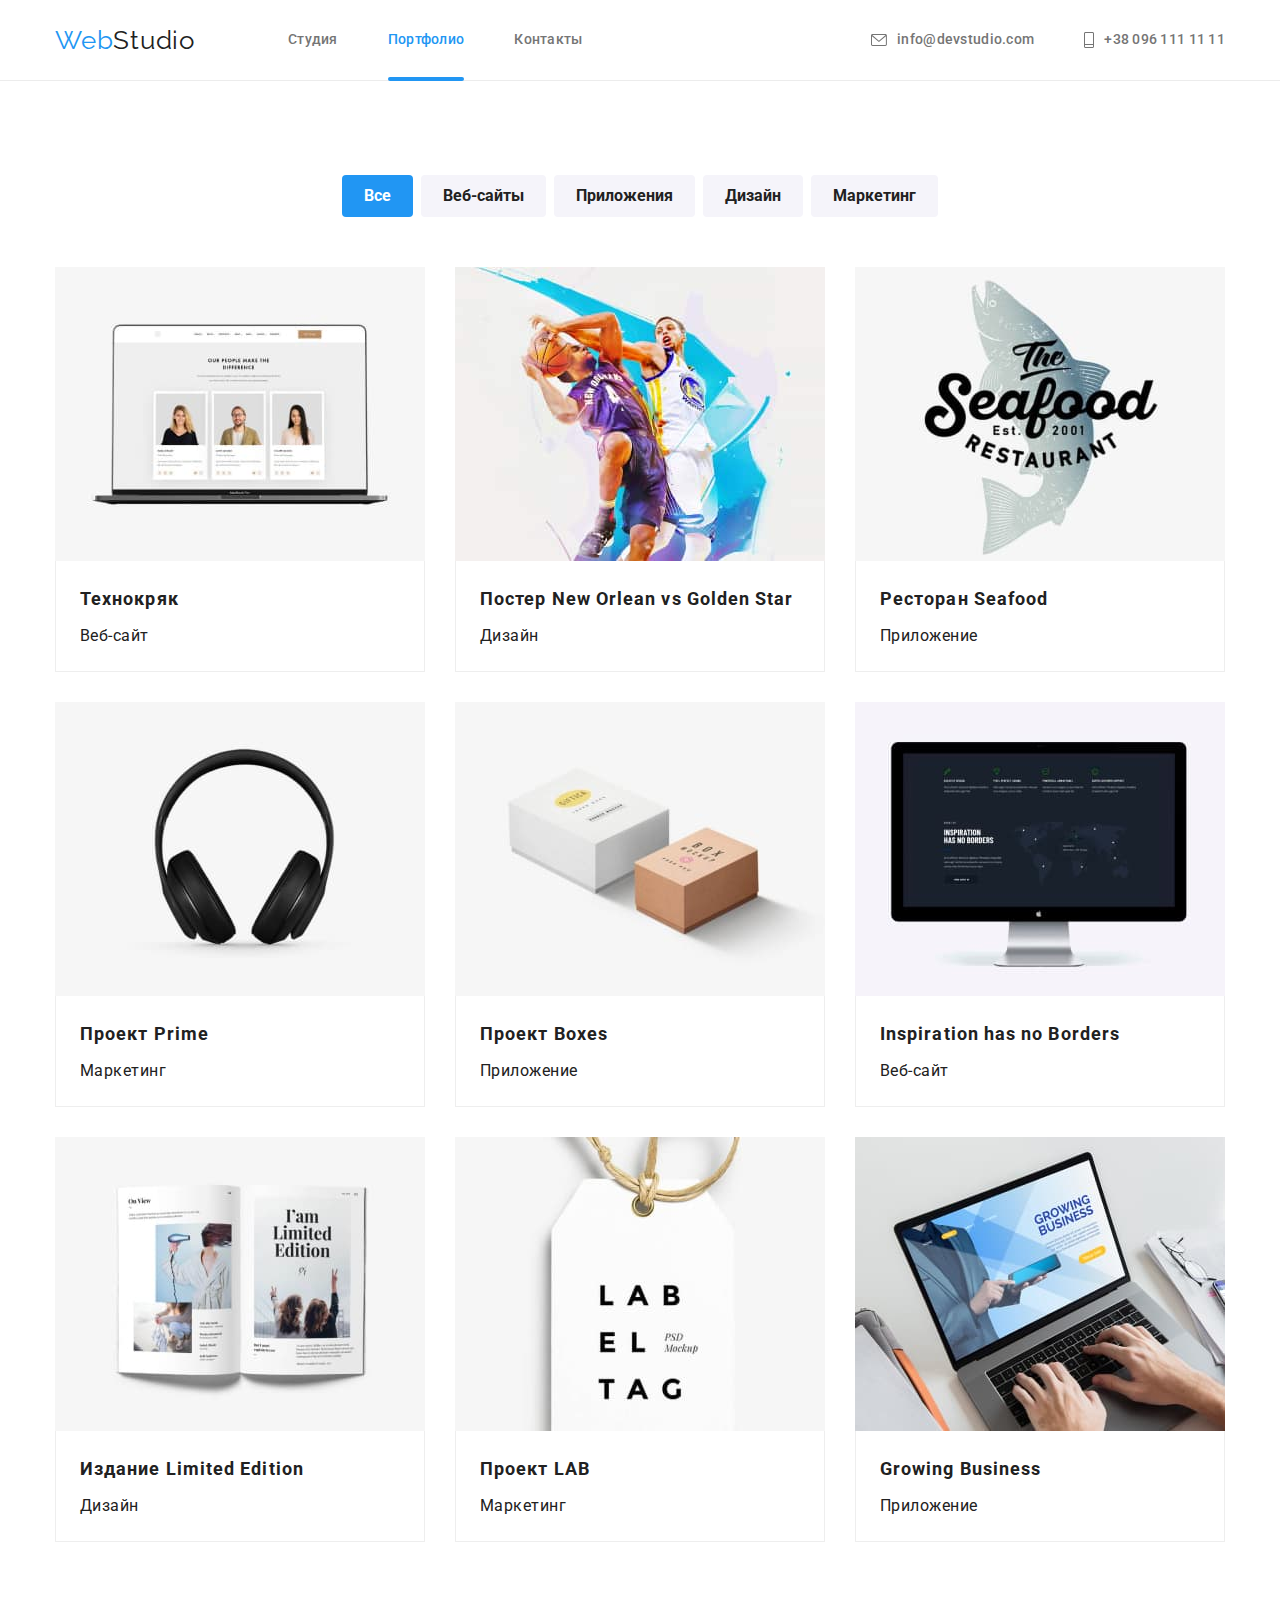
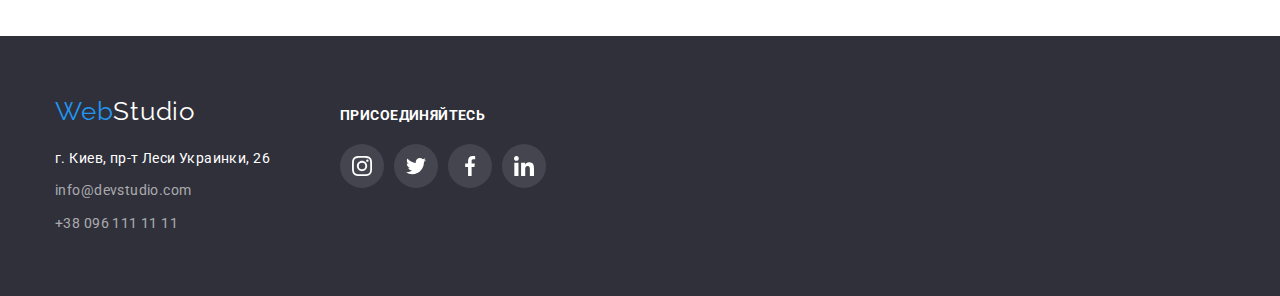
==== portfolio.html @ 5bc47182 "скопировал предыдущую" ====
<!DOCTYPE html>
<html lang="ru">

<head>
    <meta charset="UTF-8">
    <meta http-equiv="X-UA-Compatible" content="IE=edge">
    <meta name="viewport" content="width=device-width, initial-scale=1.0">
    <title>Портфолио</title>
    <link rel="preconnect" href="https://fonts.googleapis.com">
    <link rel="preconnect" href="https://fonts.gstatic.com" crossorigin>
    <link
        href="https://fonts.googleapis.com/css2?family=Raleway:wght@700&family=Roboto:wght@400;500;700;900&display=swap"
        rel="stylesheet">
    <link rel="stylesheet" href="./css/modern-normalize.css">
    <link rel="stylesheet" href="./css/styles.css">
</head>

<body>
    <header>
        <div class="container">
            <a href="./index.html" class="logo logo-text-header"><span class="logo-text">Web</span>Studio</a>
            <nav class="navigation">

                <ul class="site-nav">
                    <li class="list"><a href="./index.html" class="link header-link">Студия</a></li>
                    <li class="list"><a href="./portfolio.html" class="link header-link current">Портфолио</a></li>
                    <li class="list"><a href="" class="link header-link">Контакты</a></li>
                </ul>
            </nav>
            <ul class="site-contact">
                <li class="list"><a href="mailto:info@devstudio.com" class="link header-link">
                        <svg class="icon-link" width="16" height="12">
                            <use href="./images/icons.svg#icon-mail"></use>
                        </svg>info@devstudio.com</a>
                </li>
                <li class="list"><a href="tel:+380961111111" class="link header-link"><svg class="icon-link" width="10"
                            height="16">
                            <use href="./images/icons.svg#icon-tel"></use>
                        </svg>+38 096 111 11 11</a></li>
            </ul>
        </div>
    </header>
    <main>
        <section class="section portfolio">
            <div class="container">
                <h1 class="visually-hidden">Портфолио</h1>
                <ul class="portfolio-nav">
                    <li class="list">
                        <button type="button" class="button primary">Все</button>
                    </li>
                    <li class="list">
                        <button type="button" class="button secondary">Веб-сайты</button>
                    </li>
                    <li class="list">
                        <button type="button" class="button secondary">Приложения</button>
                    </li>
                    <li class="list">
                        <button type="button" class="button secondary">Дизайн</button>
                    </li>
                    <li class="list">
                        <button type="button" class="button secondary">Маркетинг</button>
                    </li>
                </ul>

                <ul class="gallery">
                    <li class="list portfolio-block">
                        <a href="./index.html" class="link link-card">
                            <div class="img-block">
                                <img src="./images/imgportfolio1.jpg" alt="Проект Технокряк" width="370">
                                <p class="text-card">
                                    Технокряк это современная площадка распространения коронавируса. Компании используют
                                    эту
                                    платформу для цифрового
                                    шпионажа и атак на защищённые сервера конкурентов.
                                </p>
                            </div>




                            <div class="gallery-block">
                                <h3 class="gallery-item">Технокряк</h3>
                                <p class="gallery-text">Веб-сайт</p>
                            </div>
                        </a>

                    </li>
                    <li class="list portfolio-block">
                        <a href="./index.html" class="link link-card">
                            <div class="img-block"><img src="./images/imgportfolio2.jpg"
                                alt="Проект Постер New Orlean vs Golden Star" width="370"> <p class="text-card">
                                    Технокряк это современная площадка распространения коронавируса. Компании используют
                                    эту
                                    платформу для цифрового
                                    шпионажа и атак на защищённые сервера конкурентов.
                                </p></div>
                            <div class="gallery-block">
                                <h3 class="gallery-item">Постер New Orlean vs Golden Star</h3>
                                <p class="gallery-text">Дизайн</p>
                            </div>
                        </a>

                    </li>
                    <li class="list portfolio-block">
                        <a href="./index.html" class="link link-card">
                            <div class="img-block"><img src="./images/imgportfolio3.jpg"
                                alt="Проект Ресторан Seafood" width="370"> <p class="text-card">
                                    Технокряк это современная площадка распространения коронавируса. Компании используют
                                    эту
                                    платформу для цифрового
                                    шпионажа и атак на защищённые сервера конкурентов.
                                </p></div>
                            <div class="gallery-block">
                                <h3 class="gallery-item">Ресторан Seafood</h3>
                                <p class="gallery-text">Приложение</p>
                            </div>
                        </a>

                    </li>
                    <li class="list portfolio-block">
                        <a href="./index.html" class="link link-card">
                            <div class="img-block"><img src="./images/imgportfolio4.jpg"
                                alt="Проект Prime" width="370"> <p class="text-card">
                                    Технокряк это современная площадка распространения коронавируса. Компании используют
                                    эту
                                    платформу для цифрового
                                    шпионажа и атак на защищённые сервера конкурентов.
                                </p></div>
                            <div class="gallery-block">
                                <h3 class="gallery-item">Проект Prime</h3>
                                <p class="gallery-text">Маркетинг</p>
                            </div>
                        </a>

                    </li>
                    <li class="list portfolio-block">
                        <a href="./index.html" class="link link-card">
                            <div class="img-block"><img src="./images/imgportfolio5.jpg"
                                alt="Проект Boxes" width="370"> <p class="text-card">
                                    Технокряк это современная площадка распространения коронавируса. Компании используют
                                    эту
                                    платформу для цифрового
                                    шпионажа и атак на защищённые сервера конкурентов.
                                </p></div>
                            <div class="gallery-block">
                                <h3 class="gallery-item">Проект Boxes</h3>
                                <p class="gallery-text">Приложение</p>
                            </div>
                        </a>

                    </li>
                    <li class="list portfolio-block">
                        <a href="./index.html" class="link link link-card">
                            <div class="img-block"><img src="./images/imgportfolio6.jpg"
                                alt="Проект Inspiration has no Borders" width="370"> <p class="text-card">
                                    Технокряк это современная площадка распространения коронавируса. Компании используют
                                    эту
                                    платформу для цифрового
                                    шпионажа и атак на защищённые сервера конкурентов.
                                </p></div>
                            <div class="gallery-block">
                                <h3 class="gallery-item">Inspiration has no Borders</h3>
                                <p class="gallery-text">Веб-сайт</p>
                            </div>
                        </a>

                    </li>
                    <li class="list portfolio-block">
                        <a href="./index.html" class="link link-card">
                            <div class="img-block"><img src="./images/imgportfolio7.jpg"
                                alt="Проект Издание Limited Edition" width="370"> <p class="text-card">
                                    Технокряк это современная площадка распространения коронавируса. Компании используют
                                    эту
                                    платформу для цифрового
                                    шпионажа и атак на защищённые сервера конкурентов.
                                </p></div>
                            <div class="gallery-block">
                                <h3 class="gallery-item">Издание Limited Edition</h3>
                                <p class="gallery-text">Дизайн</p>
                            </div>
                        </a>

                    </li>
                    <li class="list portfolio-block">
                        <a href="./index.html" class="link link-card">
                            <div class="img-block"><img src="./images/imgportfolio8.jpg"
                                alt="Проект LAB" width="370"> <p class="text-card">
                                    Технокряк это современная площадка распространения коронавируса. Компании используют
                                    эту
                                    платформу для цифрового
                                    шпионажа и атак на защищённые сервера конкурентов.
                                </p></div>
                            <div class="gallery-block">
                                <h3 class="gallery-item">Проект LAB</h3>
                                <p class="gallery-text">Маркетинг</p>
                            </div>
                        </a>

                    </li>
                    <li class="list portfolio-block">
                        <a href="./index.html" class="link link-card">
                            <div class="img-block"><img src="./images/imgportfolio9.jpg"
                                alt="Проект Growing Business" width="370"> <p class="text-card">
                                    Технокряк это современная площадка распространения коронавируса. Компании используют
                                    эту
                                    платформу для цифрового
                                    шпионажа и атак на защищённые сервера конкурентов.
                                </p></div>
                            <div class="gallery-block">
                                <h3 class="gallery-item">Growing Business</h3>
                                <p class="gallery-text">Приложение</p>
                            </div>
                        </a>

                    </li>
                </ul>
            </div>

        </section>

    </main>

    <footer class="footer-content">
        <div class="container">
            <div class="footer-block">
                <div class="footer-left">
                    <a href="./index.html" class="logo logo-text-footer"><span class="logo-text">Web</span>Studio</a>
                    <address>
                        <ul class="footer-list">
                            <li class="list"><a href="https://goo.gl/maps/4JhBPTd6AdwU7m8K8" class="footer-item-text"
                                    target="_blank" rel="noopener noreferrer">г. Киев,
                                    пр-т Леси Украинки,
                                    26</a></li>
                            <li class="list">
                                <a href="mailto:info@devstudio.com" class="footer-item">info@devstudio.com</a>
                            </li>
                            <li class="list">
                                <a href="tel:+380961111111" class="footer-item">+38 096 111 11 11</a>
                            </li>
                        </ul>
                    </address>
                </div>
                <div class="footer-center">
                    <p>Присоединяйтесь</p>


                    <ul class="team-list">

                        <li class="list-social"><a href="" target="_blank" rel="noopener noreferrer"
                                class="link-button button-footer-icon"><svg class="icon-footer" width="20" height="20">
                                    <use href="./images/icons.svg#icon-instagram"></use>
                                </svg></a></li>

                        <li class="list-social"><a href="" target="_blank" rel="noopener noreferrer"
                                class="link-button button-footer-icon"><svg class="icon-footer" width="20" height="20">
                                    <use href="./images/icons.svg#icon-twitter"></use>
                                </svg></a></li>

                        <li class="list-social"><a href="" target="_blank" rel="noopener noreferrer"
                                class="link-button button-footer-icon"><svg class="icon-footer" width="20" height="20">
                                    <use href="./images/icons.svg#icon-facebook"></use>
                                </svg></a></li>

                        <li class="list-social"><a href="" target="_blank" rel="noopener noreferrer"
                                class="link-button button-footer-icon"><svg class="icon-footer" width="20" height="20">
                                    <use href="./images/icons.svg#icon-linkedin"></use>
                                </svg></a></li>
                    </ul>

                </div>
            </div>
        </div>

    </footer>

</body>

</html>
---- css/styles.css ----
:root {
  --accent-color: #2196f3; /* цвет выделения */
  --primary-text-color: #212121; /* цвет заголовков */
  --secondary-text-color: #757575; /* цвет остального текста */
  --primary-white-color: #ffffff; /* цвет фона белый */
  --primary-dark-color: #2f303a; /* цвет фона черный */
  --third-white-color: rgba(
    255,
    255,
    255,
    0.6
  ); /* цвет текста с прозрачностью */
  --accent-color-button: #2196f3; /* цвет кнопки */
  --primary-hover-button: #188ce8; /* ховер кнопки */
  --primary-nonactive-button: #f5f4fa; /* неактивная кнопка */
  --shadow-button: 0px 3px 1px rgba(0, 0, 0, 0.1),
    0px 1px 2px rgba(0, 0, 0, 0.08), 0px 2px 2px rgba(0, 0, 0, 0.12); /* тень кнопки */
  --color-border-header: #ececec;
  --grey-background-color: #f5f4fa;
  --border-card: 1px solid #eeeeee;
  --border-clients: 1px solid #afb1b8;
  --border-clients-active: 1px solid #2196f3;
  --box-team-shadow: 0px 1px 3px rgba(0, 0, 0, 0.12),
    0px 1px 1px rgba(0, 0, 0, 0.14), 0px 2px 1px rgba(0, 0, 0, 0.2);
  --image-background: rgba(47, 48, 58, 0.4), rgba(47, 48, 58, 0.4);
  --image-background-text: rgba(47, 48, 58, 0.8);
  --color-not-img: #c4c4c4;
  --icon-not-active: #afb1b8;
  --icon-footer: rgba(255, 255, 255, 0.1);
  --portfolio-shadow: 0px 1px 1px rgba(0, 0, 0, 0.12),
    0px 4px 4px rgba(0, 0, 0, 0.06), 1px 4px 6px rgba(0, 0, 0, 0.16);
    --color-card:rgba(33, 150, 243, 0.9);
    --modal-background:rgba(0, 0, 0, 0.2);
    --modal-shadow: 0px 1px 3px rgba(0, 0, 0, 0.12), 0px 1px 1px rgba(0, 0, 0, 0.14), 0px 2px 1px rgba(0, 0, 0, 0.2);
    --modal-button:rgba(0, 0, 0, 0.1);
}
h1,
h2,
h3,
p {
  margin: 0;
}
ul {
  margin: 0;
  padding-left: 0;
}
img {
  display: block;
  max-width: 100%;
  height: auto;
}
body {
  background-color: var(--primary-white-color);
  color: var(--secondary-text-color);
  font-family: Roboto, sans-serif;
  font-weight: 400;
  font-size: 14px;
  line-height: 1.71;
  letter-spacing: 0.03em;
}
address {
  font-style: normal;
}
.container {
  width: 1200px;
  padding-left: 15px;
  padding-right: 15px;
  margin-left: auto;
  margin-right: auto;
}
header {
  border-bottom: 1px solid var(--color-border-header);
}
header .container {
  display: flex;
  align-items: center;
}
.section {
  padding-top: 94px;
  padding-bottom: 94px;
}
.section.title-section {
  max-width: 1600px;
  margin-left: auto;
  margin-right: auto;
  text-align: center;

  background-image: linear-gradient(var(--image-background)),
    url(../images/bg.jpg);
  background-repeat: no-repeat;
  background-color: var(--color-not-img);
  background-position: center;
  background-size: cover;
  padding-top: 200px;
  padding-bottom: 200px;
}
.section:nth-child(2) {
  padding-bottom: 0;
}
.section:nth-child(4) {
  background-color: var(--grey-background-color);
}
.logo {
  font-family: 'Raleway', sans-serif;
  font-size: 26px;
  line-height: 1.19;
  letter-spacing: 0.03em;
  text-decoration: none;
}
.logo-text {
  color: var(--accent-color);
}
.logo-text-header {
  color: var(--primary-text-color);
}
.logo-text-footer {
  display: inline-block;
  margin-bottom: 20px;
  color: var(--primary-white-color);
}
.link {
  position: relative;
  color: var(--primary-text-color);
  text-decoration: none;

  transition-property: color;
  transition-duration: 250ms;
  transition-timing-function: cubic-bezier(0.4, 0, 0.2, 1);
}
.header-link {
  display: block;
  color: var(--secondary-text-color);
  padding-top: 32px;
  padding-bottom: 32px;
}
.list {
  list-style: none;
}
.navigation {
  margin-left: 93px;
}
.site-nav,
.site-contact {
  display: flex;
  font-weight: 500;
  line-height: 1.14;
  letter-spacing: 0.02em;
}
.site-contact {
  margin-left: auto;
}
.site-contact .list,
.site-nav .list {
  margin-right: 50px;
}
.site-contact .list:last-child,
.site-nav .list:last-child {
  margin-right: 0;
}
.site-contact .link {
  display: flex;
  align-items: center;
  color: var(--secondary-text-color);
}
.site-contact .link:hover,
.site-contact .link:focus,
.site-nav .link:hover,
.site-nav .link:focus {
  color: var(--accent-color);
}
a:hover .icon-link,
a:focus .icon-link {
  fill: var(--accent-color);
}
.site-nav .link.current {
  color: var(--accent-color);
}
.current::after {
  content: '';
  display: block;
  position: absolute;
  bottom: -1px;
  width: 100%;
  height: 4px;
  border-radius: 2px;
  background-color: var(--accent-color)
}
.icon-link {
  display: flex;
  margin-right: 10px;
  fill: var(--secondary-text-color);
  transition-property: fill;
  transition-duration: 250ms;
  transition-timing-function: cubic-bezier(0.4, 0, 0.2, 1);
}
.team-list {
  display: flex;
  align-items: center;
  justify-content: center;
}
.list-social {
  list-style: none;
  margin-right: 10px;
  
}
.list-social:last-child {
  margin-right: 0;
}
.link-button {
  display: flex;
  align-items: center;
  justify-content: center;
  width: 44px;
  height: 44px;
  border-radius: 100%;

  transition-property: background-color;
  transition-duration: 250ms;
  transition-timing-function: cubic-bezier(0.4, 0, 0.2, 1);
}
.icon-social {
  fill: var(--icon-not-active);
  transition-property: fill;
  transition-duration: 250ms;
  transition-timing-function: cubic-bezier(0.4, 0, 0.2, 1);
}
a:hover .icon-social,
a:focus .icon-social {
  fill: var(--primary-white-color);
}

.title-name {
  color: var(--primary-white-color);
  text-transform: uppercase;
  font-family: inherit;
  font-weight: 900;
  font-size: 44px;
  line-height: 1.36;
  letter-spacing: 0.06em;
  text-align: center;
  margin-bottom: 40px;
}
.title-container {
  width: 696px;
  margin-left: auto;
  margin-right: auto;
}
.visually-hidden {
  position: absolute;
  white-space: nowrap;
  width: 1px;
  height: 1px;
  overflow: hidden;
  border: 0;
  padding: 0;
  clip: rect(0 0 0 0);
  clip-path: inset(50%);
  margin: -1px;
}
.button {
  border-radius: 4px;
  cursor: pointer;
  border: 0;
  font-family: inherit;
  font-weight: 700;
  font-size: 16px;
  line-height: 1.87;
  padding: 6px 22px;
  transition-property: background-color, box-shadow, color;
  transition-duration: 250ms;
  transition-timing-function: cubic-bezier(0.4, 0, 0.2, 1);
}
.button.primary {
  color: var(--primary-white-color);
  background-color: var(--accent-color-button);
}
.button.secondary {
  color: var(--primary-text-color);
  background-color: var(--primary-nonactive-button);
}
.button:hover,
.button:focus {
  color: var(--primary-white-color);
  background-color: var(--primary-hover-button);
  box-shadow: var(--shadow-button);
}
.occupation-item {
  color: var(--primary-text-color);
  font-family: inherit;
  font-size: 36px;
  line-height: 1.16;
  text-align: center;
  letter-spacing: 0.03em;
  margin-bottom: 50px;
  font-weight: 700;
}
.content {
  color: var(--primary-text-color);
  font-family: inherit;
  font-weight: 700;
  line-height: 1.14;
  text-transform: uppercase;
  letter-spacing: 0.03em;
  margin-bottom: 10px;
}
.content-list {
  display: flex;
  flex-wrap: wrap;
  margin-left: -30px;
  margin-bottom: -30px;
}
.content-list .list {
  flex-basis: calc(100% / 4 - 30px);
  margin-left: 30px;
  margin-bottom: 30px;
}
.icon-feature {
  display: flex;
  align-items: center;
  justify-content: center;
  background-color: var(--grey-background-color);
  border-radius: 4px;
  padding-top: 25px;
  padding-bottom: 25px;
  margin-bottom: 30px;
}
.occupation {
  display: flex;
  flex-wrap: wrap;
  margin-left: -30px;
  margin-bottom: -30px;
}
.occupation .list {
  position: relative;
  flex-basis: calc(100% / 3 - 30px);
  margin-left: 30px;
  margin-bottom: 30px;
}
.card-text {
  position: absolute;
  bottom: 0; 
  display: flex;
  align-items: center;
  justify-content: center;
  width: 100%;
  height: 70px;
  background: var(--image-background-text);
}

.text-content {
  font-weight: bold;
  font-size: 14px;
  line-height: 1.14;
  letter-spacing: 0.03em;
  color: var(--primary-white-color);
  text-transform: uppercase;
 
}
.team {
  display: flex;
  flex-wrap: wrap;
  margin-left: -30px;
  margin-bottom: -30px;
  text-align: center;
}
.team-block {
  padding-top: 30px;
  padding-bottom: 30px;
}
.team .list {
  flex-basis: calc(100% / 4 - 30px);
  margin-left: 30px;
  margin-bottom: 30px;
  background-color: var(--primary-white-color);
  box-shadow: var(--box-team-shadow);
  border-radius: 0px 0px 4px 4px;
}
.team-item {
  color: var(--primary-text-color);
  font-family: inherit;
  font-size: 16px;
  font-weight: 500;
  line-height: 1.18;
  letter-spacing: 0.03em;
  margin-bottom: 10px;
}
.team-text {
  font-size: 16px;
  line-height: 1.18;
  letter-spacing: 0.03em;
  margin-bottom: 16px;
}
.section.portfolio {
  padding-top: 94px;
  padding-bottom: 94px;
}
.portfolio-nav {
  display: flex;
  justify-content: center;
  text-align: center;
  margin-bottom: 50px;
}
.portfolio-nav .list {
  margin-right: 8px;
}
.portfolio-nav .list:last-child {
  margin-right: 0;
}
.gallery {
  display: flex;
  flex-wrap: wrap;
  margin-left: -30px;
  margin-bottom: -30px;
}
.gallery .list {
  flex-basis: calc(100% / 3 - 30px);
  margin-left: 30px;
  margin-bottom: 30px;
}
.gallery-block {
  padding: 20px 24px 20px 24px;
  border-left: var(--border-card);
  border-right: var(--border-card);
  border-bottom: var(--border-card);
}
.gallery-item {
  color: var(--primary-text-color);
  font-family: inherit;
  font-style: normal;
  font-weight: 700;
  font-size: 18px;
  line-height: 2;
  letter-spacing: 0.06em;
  margin-bottom: 4px;
}
.gallery-text {
  font-size: 16px;
  line-height: 1.87;
  letter-spacing: 0.03em;
}
.link-card {
  display: block;
  transition-property: box-shadow;
  transition-duration: 250ms;
  transition-timing-function: cubic-bezier(0.4, 0, 0.2, 1);
}
.link-card:hover,
.link-card:focus {
   box-shadow: var(--portfolio-shadow);
}
.img-block {
  position: relative;
  overflow: hidden;
}
.text-card {
  position: absolute;
  opacity: 0;
  top: 0;
  left: 0;
  width: 100%;
  height: 100%;
  background-color: var(--color-card);
  transform: translatey(100%);
  transition-property: transform, opacity;
  transition-duration: 250ms;
  transition-timing-function: cubic-bezier(0.4, 0, 0.2, 1);
  color: var(--primary-white-color);
  padding: 63px 24px 63px 24px;
  margin: 0;
  font-size: 18px;
  line-height: 1.56;
}
a:hover .text-card,
a:focus .text-card  {
  transform: translatey(0);
  opacity: 1;
}
.footer-content {
  background-color: var(--primary-dark-color);
  padding-top: 60px;
  padding-bottom: 60px;
}
.footer-list .list {
  margin-bottom: 9px;
}
.footer-list .list:last-child {
  margin-bottom: 0;
}
.footer-item,
.footer-item-text {
  color: var(--third-white-color);
  text-decoration: none;
  transition-property: color;
  transition-duration: 250ms;
  transition-timing-function: cubic-bezier(0.4, 0, 0.2, 1);
}
.footer-item-text {
  color: var(--primary-white-color); 
}
.footer-item:hover,
.footer-item:focus,
.footer-item-text:hover,
.footer-item-text:focus {
  color: var(--accent-color);
}
.clients-icons {
  display: flex;
  flex-wrap: wrap;
  margin-left: -30px;
  margin-bottom: -30px;
}
.list-icons {
  flex-basis: calc(100% / 6 - 30px);
  margin-left: 30px;
  margin-bottom: 30px;
}
.icon-union {
  fill: var(--icon-not-active);
  transition-property: fill;
  transition-duration: 250ms;
  transition-timing-function: cubic-bezier(0.4, 0, 0.2, 1);
}
.link-block {
  display: flex;
  justify-content: center;
  align-items: center;
  width: 170px;
  height: 92px;
  border: var(--border-clients);
  border-radius: 4px;

  transition-property: background-color;
  transition-duration: 250ms;
  transition-timing-function: cubic-bezier(0.4, 0, 0.2, 1);
}
.link-block:hover .icon-union,
.link-block:focus .icon-union {
  fill: var(--accent-color);
}
.link-block:hover,
.link-block:focus {
  border: var(--border-clients-active);
  fill: var(--accent-color);
}
.footer-block {
  display: flex;
  align-items: baseline;
}
.footer-left {
  display: inline-block;
  margin-right: 70px;
}
.footer-center {
  display: inline-block;
}
.footer-center p {
  font-weight: bold;
  font-size: 14px;
  line-height: 1.14;
  letter-spacing: 0.03em;
  text-transform: uppercase;
  color: var(--primary-white-color);
  margin-bottom: 20px;
}
.icon-footer {
  fill: var(--primary-white-color);
  transition-property: fill;
  transition-duration: 250ms;
  transition-timing-function: cubic-bezier(0.4, 0, 0.2, 1);
}
.button-footer-icon {
  background-color: var(--icon-footer);
  border-radius: 100%;
}
a:hover .icon-footer,
a:focus .icon-footer {
  fill: var(--primary-white-color);
}
.link-button:hover,
.link-button:focus {
  background-color: var(--accent-color);
  border-radius: 100%;
}
.backdrop {
  position: fixed;
  opacity: 1;
  top: 0;
  left: 0;
  
  width: 100%;
  height: 100%;
  background-color: var(--modal-background);

  transition-property: opacity;
  transition-duration: 250ms;
  transition-timing-function: cubic-bezier(0.4, 0, 0.2, 1);
}
.backdrop.is-hidden {
  opacity: 0;
  pointer-events: none;
}
.backdrop.is-hidden .backdrop-block{
  transform: translate(-50%, -50%) scale(0.9);
}
.backdrop-block {
  position: absolute;
  top: 50%;
  left: 50%;
  transform: translate(-50%, -50%) scale(1);

  padding: 15px 15px;
  min-width: 528px;
  min-height: 581px;
  background-color: var(--primary-white-color);
  box-shadow: var(--modal-shadow);
  border-radius: 4px;
  transition-property: transform;
  transition-duration: 250ms;
  transition-timing-function: cubic-bezier(0.4, 0, 0.2, 1);
}
.close-backdrop {
  position: absolute;
  top: 8px;
  right: 8px;

  display: flex;
  justify-content: center;
  align-items: center;

  height: 30px;
  width: 30px;
  background-color: var(--primary-white-color);

  border: 1px solid var(--modal-button);
 
  border-radius: 100%;

  cursor: pointer;

  transition-property: fill;
  transition-duration: 250ms;
  transition-timing-function: cubic-bezier(0.4, 0, 0.2, 1);
}
.close-backdrop:hover,
.close-backdrop:focus {
  
  fill: var(--accent-color);
}
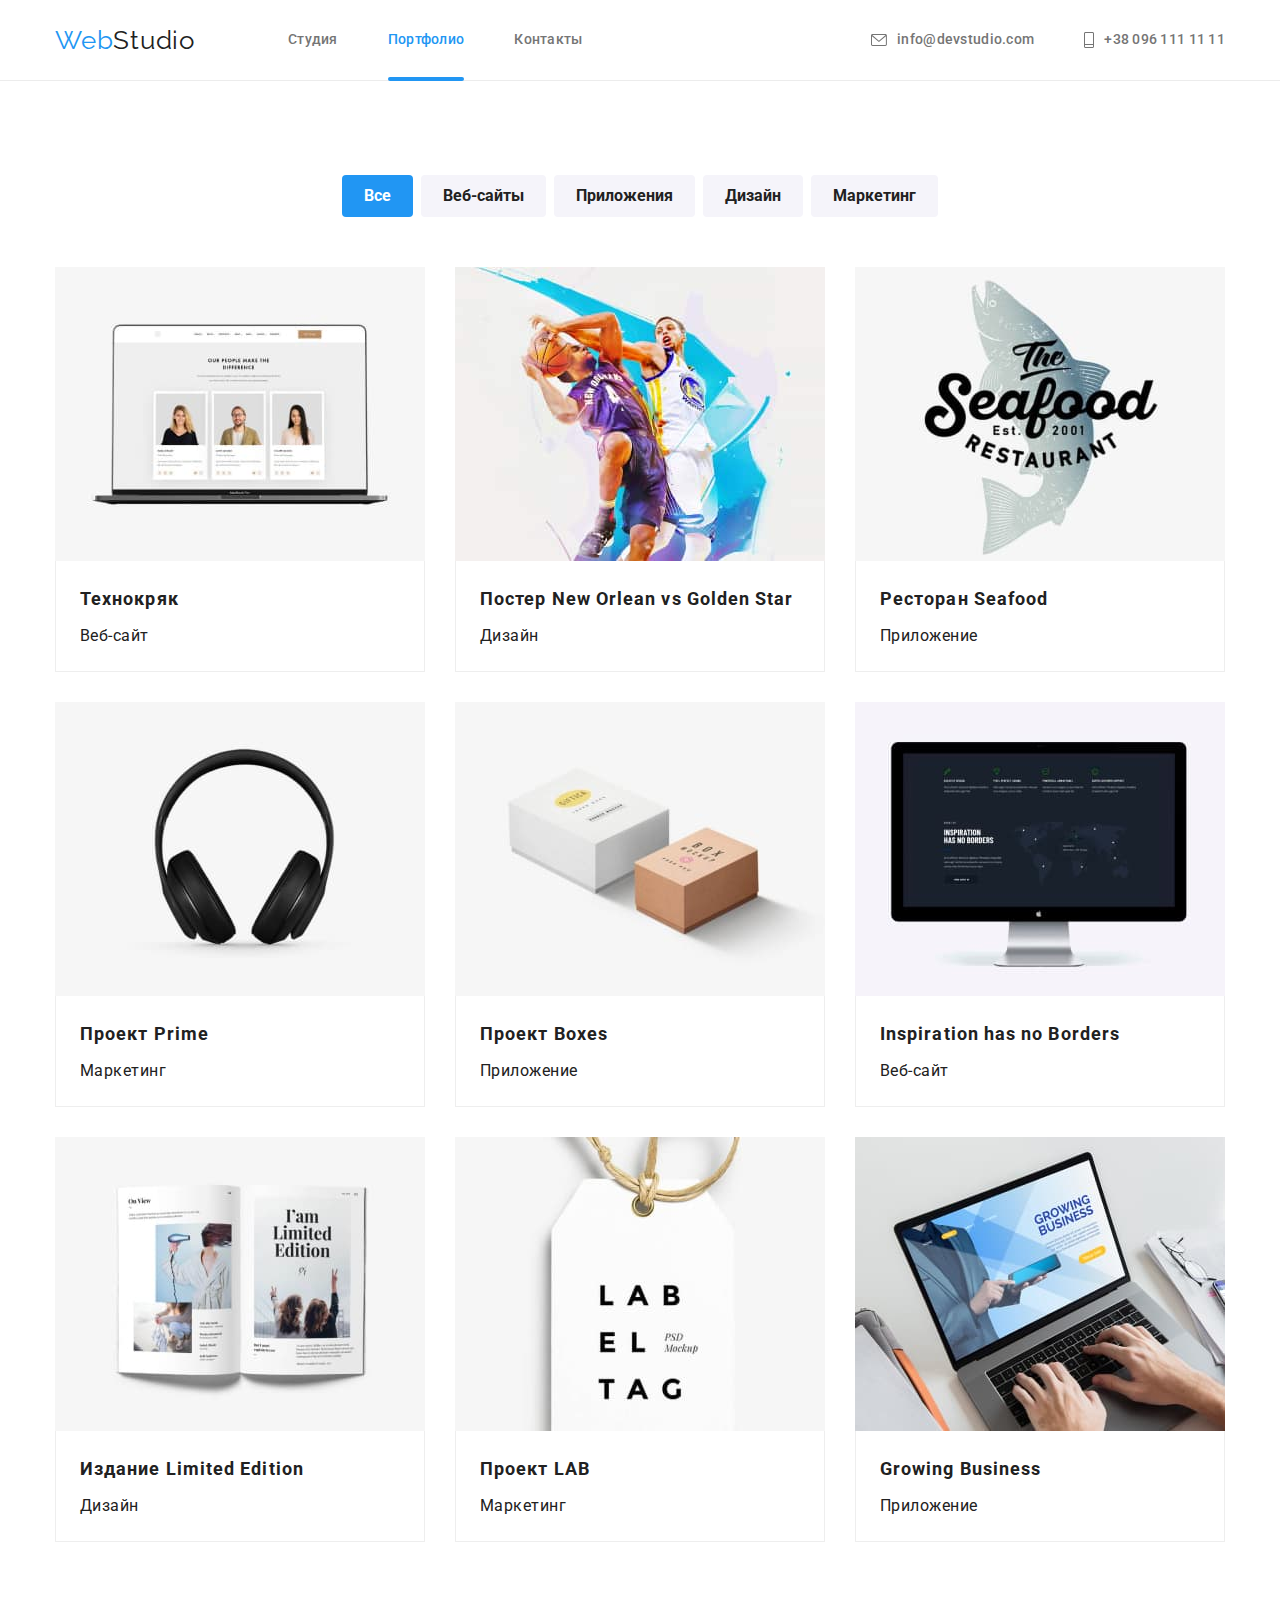
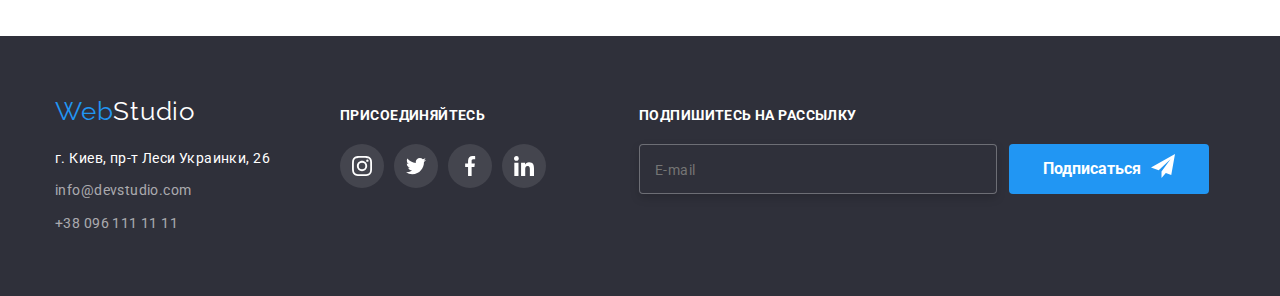
==== commit 4de90d6b: "часть готова" ====
--- a/portfolio.html
+++ b/portfolio.html
@@ -88,12 +88,14 @@
                     <li class="list portfolio-block">
                         <a href="./index.html" class="link link-card">
                             <div class="img-block"><img src="./images/imgportfolio2.jpg"
-                                alt="Проект Постер New Orlean vs Golden Star" width="370"> <p class="text-card">
-                                    Технокряк это современная площадка распространения коронавируса. Компании используют
-                                    эту
-                                    платформу для цифрового
-                                    шпионажа и атак на защищённые сервера конкурентов.
-                                </p></div>
+                                    alt="Проект Постер New Orlean vs Golden Star" width="370">
+                                <p class="text-card">
+                                    Технокряк это современная площадка распространения коронавируса. Компании используют
+                                    эту
+                                    платформу для цифрового
+                                    шпионажа и атак на защищённые сервера конкурентов.
+                                </p>
+                            </div>
                             <div class="gallery-block">
                                 <h3 class="gallery-item">Постер New Orlean vs Golden Star</h3>
                                 <p class="gallery-text">Дизайн</p>
@@ -103,13 +105,15 @@
                     </li>
                     <li class="list portfolio-block">
                         <a href="./index.html" class="link link-card">
-                            <div class="img-block"><img src="./images/imgportfolio3.jpg"
-                                alt="Проект Ресторан Seafood" width="370"> <p class="text-card">
-                                    Технокряк это современная площадка распространения коронавируса. Компании используют
-                                    эту
-                                    платформу для цифрового
-                                    шпионажа и атак на защищённые сервера конкурентов.
-                                </p></div>
+                            <div class="img-block"><img src="./images/imgportfolio3.jpg" alt="Проект Ресторан Seafood"
+                                    width="370">
+                                <p class="text-card">
+                                    Технокряк это современная площадка распространения коронавируса. Компании используют
+                                    эту
+                                    платформу для цифрового
+                                    шпионажа и атак на защищённые сервера конкурентов.
+                                </p>
+                            </div>
                             <div class="gallery-block">
                                 <h3 class="gallery-item">Ресторан Seafood</h3>
                                 <p class="gallery-text">Приложение</p>
@@ -119,13 +123,14 @@
                     </li>
                     <li class="list portfolio-block">
                         <a href="./index.html" class="link link-card">
-                            <div class="img-block"><img src="./images/imgportfolio4.jpg"
-                                alt="Проект Prime" width="370"> <p class="text-card">
-                                    Технокряк это современная площадка распространения коронавируса. Компании используют
-                                    эту
-                                    платформу для цифрового
-                                    шпионажа и атак на защищённые сервера конкурентов.
-                                </p></div>
+                            <div class="img-block"><img src="./images/imgportfolio4.jpg" alt="Проект Prime" width="370">
+                                <p class="text-card">
+                                    Технокряк это современная площадка распространения коронавируса. Компании используют
+                                    эту
+                                    платформу для цифрового
+                                    шпионажа и атак на защищённые сервера конкурентов.
+                                </p>
+                            </div>
                             <div class="gallery-block">
                                 <h3 class="gallery-item">Проект Prime</h3>
                                 <p class="gallery-text">Маркетинг</p>
@@ -135,13 +140,14 @@
                     </li>
                     <li class="list portfolio-block">
                         <a href="./index.html" class="link link-card">
-                            <div class="img-block"><img src="./images/imgportfolio5.jpg"
-                                alt="Проект Boxes" width="370"> <p class="text-card">
-                                    Технокряк это современная площадка распространения коронавируса. Компании используют
-                                    эту
-                                    платформу для цифрового
-                                    шпионажа и атак на защищённые сервера конкурентов.
-                                </p></div>
+                            <div class="img-block"><img src="./images/imgportfolio5.jpg" alt="Проект Boxes" width="370">
+                                <p class="text-card">
+                                    Технокряк это современная площадка распространения коронавируса. Компании используют
+                                    эту
+                                    платформу для цифрового
+                                    шпионажа и атак на защищённые сервера конкурентов.
+                                </p>
+                            </div>
                             <div class="gallery-block">
                                 <h3 class="gallery-item">Проект Boxes</h3>
                                 <p class="gallery-text">Приложение</p>
@@ -152,12 +158,14 @@
                     <li class="list portfolio-block">
                         <a href="./index.html" class="link link link-card">
                             <div class="img-block"><img src="./images/imgportfolio6.jpg"
-                                alt="Проект Inspiration has no Borders" width="370"> <p class="text-card">
-                                    Технокряк это современная площадка распространения коронавируса. Компании используют
-                                    эту
-                                    платформу для цифрового
-                                    шпионажа и атак на защищённые сервера конкурентов.
-                                </p></div>
+                                    alt="Проект Inspiration has no Borders" width="370">
+                                <p class="text-card">
+                                    Технокряк это современная площадка распространения коронавируса. Компании используют
+                                    эту
+                                    платформу для цифрового
+                                    шпионажа и атак на защищённые сервера конкурентов.
+                                </p>
+                            </div>
                             <div class="gallery-block">
                                 <h3 class="gallery-item">Inspiration has no Borders</h3>
                                 <p class="gallery-text">Веб-сайт</p>
@@ -168,12 +176,14 @@
                     <li class="list portfolio-block">
                         <a href="./index.html" class="link link-card">
                             <div class="img-block"><img src="./images/imgportfolio7.jpg"
-                                alt="Проект Издание Limited Edition" width="370"> <p class="text-card">
-                                    Технокряк это современная площадка распространения коронавируса. Компании используют
-                                    эту
-                                    платформу для цифрового
-                                    шпионажа и атак на защищённые сервера конкурентов.
-                                </p></div>
+                                    alt="Проект Издание Limited Edition" width="370">
+                                <p class="text-card">
+                                    Технокряк это современная площадка распространения коронавируса. Компании используют
+                                    эту
+                                    платформу для цифрового
+                                    шпионажа и атак на защищённые сервера конкурентов.
+                                </p>
+                            </div>
                             <div class="gallery-block">
                                 <h3 class="gallery-item">Издание Limited Edition</h3>
                                 <p class="gallery-text">Дизайн</p>
@@ -183,13 +193,14 @@
                     </li>
                     <li class="list portfolio-block">
                         <a href="./index.html" class="link link-card">
-                            <div class="img-block"><img src="./images/imgportfolio8.jpg"
-                                alt="Проект LAB" width="370"> <p class="text-card">
-                                    Технокряк это современная площадка распространения коронавируса. Компании используют
-                                    эту
-                                    платформу для цифрового
-                                    шпионажа и атак на защищённые сервера конкурентов.
-                                </p></div>
+                            <div class="img-block"><img src="./images/imgportfolio8.jpg" alt="Проект LAB" width="370">
+                                <p class="text-card">
+                                    Технокряк это современная площадка распространения коронавируса. Компании используют
+                                    эту
+                                    платформу для цифрового
+                                    шпионажа и атак на защищённые сервера конкурентов.
+                                </p>
+                            </div>
                             <div class="gallery-block">
                                 <h3 class="gallery-item">Проект LAB</h3>
                                 <p class="gallery-text">Маркетинг</p>
@@ -199,13 +210,15 @@
                     </li>
                     <li class="list portfolio-block">
                         <a href="./index.html" class="link link-card">
-                            <div class="img-block"><img src="./images/imgportfolio9.jpg"
-                                alt="Проект Growing Business" width="370"> <p class="text-card">
-                                    Технокряк это современная площадка распространения коронавируса. Компании используют
-                                    эту
-                                    платформу для цифрового
-                                    шпионажа и атак на защищённые сервера конкурентов.
-                                </p></div>
+                            <div class="img-block"><img src="./images/imgportfolio9.jpg" alt="Проект Growing Business"
+                                    width="370">
+                                <p class="text-card">
+                                    Технокряк это современная площадка распространения коронавируса. Компании используют
+                                    эту
+                                    платформу для цифрового
+                                    шпионажа и атак на защищённые сервера конкурентов.
+                                </p>
+                            </div>
                             <div class="gallery-block">
                                 <h3 class="gallery-item">Growing Business</h3>
                                 <p class="gallery-text">Приложение</p>
@@ -241,7 +254,7 @@
                     </address>
                 </div>
                 <div class="footer-center">
-                    <p>Присоединяйтесь</p>
+                    <p class="footer-title">Присоединяйтесь</p>
 
 
                     <ul class="team-list">
@@ -268,6 +281,19 @@
                     </ul>
 
                 </div>
+                <div class="footer-right">
+                    <p class="footer-title">Подпишитесь на рассылку</p>
+                    <form class="footer-form" autocomplete="off">
+                        <label>
+                            <input type="email" name="email" class="form-input" placeholder=" " />
+                            <span class="footer-form-text">E-mail</span>
+                        </label>
+                        <button type="submit" class="button button-footer">Подписаться<svg class="icon-button"
+                                width="24" height="24">
+                                <use href="./images/icons.svg#icon-sendtg"></use>
+                            </svg></button>
+                    </form>
+                </div>
             </div>
         </div>
 
--- a/css/styles.css
+++ b/css/styles.css
@@ -1,648 +1,853 @@
 :root {
-  --accent-color: #2196f3; /* цвет выделения */
-  --primary-text-color: #212121; /* цвет заголовков */
-  --secondary-text-color: #757575; /* цвет остального текста */
-  --primary-white-color: #ffffff; /* цвет фона белый */
-  --primary-dark-color: #2f303a; /* цвет фона черный */
-  --third-white-color: rgba(
-    255,
-    255,
-    255,
-    0.6
-  ); /* цвет текста с прозрачностью */
-  --accent-color-button: #2196f3; /* цвет кнопки */
-  --primary-hover-button: #188ce8; /* ховер кнопки */
-  --primary-nonactive-button: #f5f4fa; /* неактивная кнопка */
-  --shadow-button: 0px 3px 1px rgba(0, 0, 0, 0.1),
-    0px 1px 2px rgba(0, 0, 0, 0.08), 0px 2px 2px rgba(0, 0, 0, 0.12); /* тень кнопки */
-  --color-border-header: #ececec;
-  --grey-background-color: #f5f4fa;
-  --border-card: 1px solid #eeeeee;
-  --border-clients: 1px solid #afb1b8;
-  --border-clients-active: 1px solid #2196f3;
-  --box-team-shadow: 0px 1px 3px rgba(0, 0, 0, 0.12),
-    0px 1px 1px rgba(0, 0, 0, 0.14), 0px 2px 1px rgba(0, 0, 0, 0.2);
-  --image-background: rgba(47, 48, 58, 0.4), rgba(47, 48, 58, 0.4);
-  --image-background-text: rgba(47, 48, 58, 0.8);
-  --color-not-img: #c4c4c4;
-  --icon-not-active: #afb1b8;
-  --icon-footer: rgba(255, 255, 255, 0.1);
-  --portfolio-shadow: 0px 1px 1px rgba(0, 0, 0, 0.12),
-    0px 4px 4px rgba(0, 0, 0, 0.06), 1px 4px 6px rgba(0, 0, 0, 0.16);
-    --color-card:rgba(33, 150, 243, 0.9);
-    --modal-background:rgba(0, 0, 0, 0.2);
-    --modal-shadow: 0px 1px 3px rgba(0, 0, 0, 0.12), 0px 1px 1px rgba(0, 0, 0, 0.14), 0px 2px 1px rgba(0, 0, 0, 0.2);
-    --modal-button:rgba(0, 0, 0, 0.1);
+	--accent-color: #2196f3; /* цвет выделения */
+	--primary-text-color: #212121; /* цвет заголовков */
+	--secondary-text-color: #757575; /* цвет остального текста */
+	--primary-white-color: #ffffff; /* цвет фона белый */
+	--primary-dark-color: #2f303a; /* цвет фона черный */
+	--third-white-color: rgba(255, 255, 255, 0.6); /* цвет текста с прозрачностью */
+	--accent-color-button: #2196f3; /* цвет кнопки */
+	--primary-hover-button: #188ce8; /* ховер кнопки */
+	--primary-nonactive-button: #f5f4fa; /* неактивная кнопка */
+	--shadow-button: 0px 3px 1px rgba(0, 0, 0, 0.1), 0px 1px 2px rgba(0, 0, 0, 0.08), 0px 2px 2px rgba(0, 0, 0, 0.12); /* тень кнопки */
+	--color-border-header: #ececec;
+	--grey-background-color: #f5f4fa;
+	--border-card: 1px solid #eeeeee;
+	--border-clients: 1px solid #afb1b8;
+	--border-clients-active: 1px solid #2196f3;
+	--box-team-shadow: 0px 1px 3px rgba(0, 0, 0, 0.12), 0px 1px 1px rgba(0, 0, 0, 0.14), 0px 2px 1px rgba(0, 0, 0, 0.2);
+	--image-background: rgba(47, 48, 58, 0.4), rgba(47, 48, 58, 0.4);
+	--image-background-text: rgba(47, 48, 58, 0.8);
+	--color-not-img: #c4c4c4;
+	--icon-not-active: #afb1b8;
+	--icon-footer: rgba(255, 255, 255, 0.1);
+	--portfolio-shadow: 0px 1px 1px rgba(0, 0, 0, 0.12), 0px 4px 4px rgba(0, 0, 0, 0.06), 1px 4px 6px rgba(0, 0, 0, 0.16);
+	--color-card: rgba(33, 150, 243, 0.9);
+	--modal-background: rgba(0, 0, 0, 0.2);
+	--modal-shadow: 0px 1px 3px rgba(0, 0, 0, 0.12), 0px 1px 1px rgba(0, 0, 0, 0.14), 0px 2px 1px rgba(0, 0, 0, 0.2);
+	--modal-button: rgba(0, 0, 0, 0.1);
 }
 h1,
 h2,
 h3,
 p {
-  margin: 0;
+	margin: 0;
 }
 ul {
-  margin: 0;
-  padding-left: 0;
+	margin: 0;
+	padding-left: 0;
 }
 img {
-  display: block;
-  max-width: 100%;
-  height: auto;
+	display: block;
+	max-width: 100%;
+	height: auto;
 }
 body {
-  background-color: var(--primary-white-color);
-  color: var(--secondary-text-color);
-  font-family: Roboto, sans-serif;
-  font-weight: 400;
-  font-size: 14px;
-  line-height: 1.71;
-  letter-spacing: 0.03em;
+	background-color: var(--primary-white-color);
+	color: var(--secondary-text-color);
+	font-family: Roboto, sans-serif;
+	font-weight: 400;
+	font-size: 14px;
+	line-height: 1.71;
+	letter-spacing: 0.03em;
 }
 address {
-  font-style: normal;
+	font-style: normal;
 }
 .container {
-  width: 1200px;
-  padding-left: 15px;
-  padding-right: 15px;
-  margin-left: auto;
-  margin-right: auto;
+	width: 1200px;
+	padding-left: 15px;
+	padding-right: 15px;
+	margin-left: auto;
+	margin-right: auto;
 }
 header {
-  border-bottom: 1px solid var(--color-border-header);
+	border-bottom: 1px solid var(--color-border-header);
 }
 header .container {
-  display: flex;
-  align-items: center;
+	display: flex;
+	align-items: center;
 }
 .section {
-  padding-top: 94px;
-  padding-bottom: 94px;
+	padding-top: 94px;
+	padding-bottom: 94px;
 }
 .section.title-section {
-  max-width: 1600px;
-  margin-left: auto;
-  margin-right: auto;
-  text-align: center;
-
-  background-image: linear-gradient(var(--image-background)),
-    url(../images/bg.jpg);
-  background-repeat: no-repeat;
-  background-color: var(--color-not-img);
-  background-position: center;
-  background-size: cover;
-  padding-top: 200px;
-  padding-bottom: 200px;
+	max-width: 1600px;
+	margin-left: auto;
+	margin-right: auto;
+	text-align: center;
+
+	background-image: linear-gradient(var(--image-background)), url(../images/bg.jpg);
+	background-repeat: no-repeat;
+	background-color: var(--color-not-img);
+	background-position: center;
+	background-size: cover;
+	padding-top: 200px;
+	padding-bottom: 200px;
 }
 .section:nth-child(2) {
-  padding-bottom: 0;
+	padding-bottom: 0;
 }
 .section:nth-child(4) {
-  background-color: var(--grey-background-color);
+	background-color: var(--grey-background-color);
 }
 .logo {
-  font-family: 'Raleway', sans-serif;
-  font-size: 26px;
-  line-height: 1.19;
-  letter-spacing: 0.03em;
-  text-decoration: none;
+	font-family: "Raleway", sans-serif;
+	font-size: 26px;
+	line-height: 1.19;
+	letter-spacing: 0.03em;
+	text-decoration: none;
 }
 .logo-text {
-  color: var(--accent-color);
+	color: var(--accent-color);
 }
 .logo-text-header {
-  color: var(--primary-text-color);
+	color: var(--primary-text-color);
 }
 .logo-text-footer {
-  display: inline-block;
-  margin-bottom: 20px;
-  color: var(--primary-white-color);
+	display: inline-block;
+	margin-bottom: 20px;
+	color: var(--primary-white-color);
 }
 .link {
-  position: relative;
-  color: var(--primary-text-color);
-  text-decoration: none;
-
-  transition-property: color;
-  transition-duration: 250ms;
-  transition-timing-function: cubic-bezier(0.4, 0, 0.2, 1);
+	position: relative;
+	color: var(--primary-text-color);
+	text-decoration: none;
+
+	transition-property: color;
+	transition-duration: 250ms;
+	transition-timing-function: cubic-bezier(0.4, 0, 0.2, 1);
 }
 .header-link {
-  display: block;
-  color: var(--secondary-text-color);
-  padding-top: 32px;
-  padding-bottom: 32px;
+	display: block;
+	color: var(--secondary-text-color);
+	padding-top: 32px;
+	padding-bottom: 32px;
 }
 .list {
-  list-style: none;
+	list-style: none;
 }
 .navigation {
-  margin-left: 93px;
+	margin-left: 93px;
 }
 .site-nav,
 .site-contact {
-  display: flex;
-  font-weight: 500;
-  line-height: 1.14;
-  letter-spacing: 0.02em;
+	display: flex;
+	font-weight: 500;
+	line-height: 1.14;
+	letter-spacing: 0.02em;
 }
 .site-contact {
-  margin-left: auto;
+	margin-left: auto;
 }
 .site-contact .list,
 .site-nav .list {
-  margin-right: 50px;
+	margin-right: 50px;
 }
 .site-contact .list:last-child,
 .site-nav .list:last-child {
-  margin-right: 0;
+	margin-right: 0;
 }
 .site-contact .link {
-  display: flex;
-  align-items: center;
-  color: var(--secondary-text-color);
+	display: flex;
+	align-items: center;
+	color: var(--secondary-text-color);
 }
 .site-contact .link:hover,
 .site-contact .link:focus,
 .site-nav .link:hover,
 .site-nav .link:focus {
-  color: var(--accent-color);
+	color: var(--accent-color);
 }
 a:hover .icon-link,
 a:focus .icon-link {
-  fill: var(--accent-color);
+	fill: var(--accent-color);
 }
 .site-nav .link.current {
-  color: var(--accent-color);
+	color: var(--accent-color);
 }
 .current::after {
-  content: '';
-  display: block;
-  position: absolute;
-  bottom: -1px;
-  width: 100%;
-  height: 4px;
-  border-radius: 2px;
-  background-color: var(--accent-color)
+	content: "";
+	display: block;
+	position: absolute;
+	bottom: -1px;
+	width: 100%;
+	height: 4px;
+	border-radius: 2px;
+	background-color: var(--accent-color);
 }
 .icon-link {
-  display: flex;
-  margin-right: 10px;
-  fill: var(--secondary-text-color);
-  transition-property: fill;
-  transition-duration: 250ms;
-  transition-timing-function: cubic-bezier(0.4, 0, 0.2, 1);
+	display: flex;
+	margin-right: 10px;
+	fill: var(--secondary-text-color);
+	transition-property: fill;
+	transition-duration: 250ms;
+	transition-timing-function: cubic-bezier(0.4, 0, 0.2, 1);
 }
 .team-list {
-  display: flex;
-  align-items: center;
-  justify-content: center;
+	display: flex;
+	align-items: center;
+	justify-content: center;
 }
 .list-social {
-  list-style: none;
-  margin-right: 10px;
-  
+	list-style: none;
+	margin-right: 10px;
 }
 .list-social:last-child {
-  margin-right: 0;
+	margin-right: 0;
 }
 .link-button {
-  display: flex;
-  align-items: center;
-  justify-content: center;
-  width: 44px;
-  height: 44px;
-  border-radius: 100%;
-
-  transition-property: background-color;
-  transition-duration: 250ms;
-  transition-timing-function: cubic-bezier(0.4, 0, 0.2, 1);
+	display: flex;
+	align-items: center;
+	justify-content: center;
+	width: 44px;
+	height: 44px;
+	border-radius: 100%;
+
+	transition-property: background-color;
+	transition-duration: 250ms;
+	transition-timing-function: cubic-bezier(0.4, 0, 0.2, 1);
 }
 .icon-social {
-  fill: var(--icon-not-active);
-  transition-property: fill;
-  transition-duration: 250ms;
-  transition-timing-function: cubic-bezier(0.4, 0, 0.2, 1);
+	fill: var(--icon-not-active);
+	transition-property: fill;
+	transition-duration: 250ms;
+	transition-timing-function: cubic-bezier(0.4, 0, 0.2, 1);
 }
 a:hover .icon-social,
 a:focus .icon-social {
-  fill: var(--primary-white-color);
+	fill: var(--primary-white-color);
 }
 
 .title-name {
-  color: var(--primary-white-color);
-  text-transform: uppercase;
-  font-family: inherit;
-  font-weight: 900;
-  font-size: 44px;
-  line-height: 1.36;
-  letter-spacing: 0.06em;
-  text-align: center;
-  margin-bottom: 40px;
+	color: var(--primary-white-color);
+	text-transform: uppercase;
+	font-family: inherit;
+	font-weight: 900;
+	font-size: 44px;
+	line-height: 1.36;
+	letter-spacing: 0.06em;
+	text-align: center;
+	margin-bottom: 40px;
 }
 .title-container {
-  width: 696px;
-  margin-left: auto;
-  margin-right: auto;
+	width: 696px;
+	margin-left: auto;
+	margin-right: auto;
 }
 .visually-hidden {
-  position: absolute;
-  white-space: nowrap;
-  width: 1px;
-  height: 1px;
-  overflow: hidden;
-  border: 0;
-  padding: 0;
-  clip: rect(0 0 0 0);
-  clip-path: inset(50%);
-  margin: -1px;
+	position: absolute;
+	white-space: nowrap;
+	width: 1px;
+	height: 1px;
+	overflow: hidden;
+	border: 0;
+	padding: 0;
+	clip: rect(0 0 0 0);
+	clip-path: inset(50%);
+	margin: -1px;
 }
 .button {
-  border-radius: 4px;
-  cursor: pointer;
-  border: 0;
-  font-family: inherit;
-  font-weight: 700;
-  font-size: 16px;
-  line-height: 1.87;
-  padding: 6px 22px;
-  transition-property: background-color, box-shadow, color;
-  transition-duration: 250ms;
-  transition-timing-function: cubic-bezier(0.4, 0, 0.2, 1);
+	border-radius: 4px;
+	cursor: pointer;
+	border: 0;
+	font-family: inherit;
+	font-weight: 700;
+	font-size: 16px;
+	line-height: 1.87;
+	padding: 6px 22px;
+	transition-property: background-color, box-shadow, color;
+	transition-duration: 250ms;
+	transition-timing-function: cubic-bezier(0.4, 0, 0.2, 1);
 }
 .button.primary {
-  color: var(--primary-white-color);
-  background-color: var(--accent-color-button);
+	color: var(--primary-white-color);
+	background-color: var(--accent-color-button);
 }
 .button.secondary {
-  color: var(--primary-text-color);
-  background-color: var(--primary-nonactive-button);
+	color: var(--primary-text-color);
+	background-color: var(--primary-nonactive-button);
 }
 .button:hover,
 .button:focus {
-  color: var(--primary-white-color);
-  background-color: var(--primary-hover-button);
-  box-shadow: var(--shadow-button);
+	color: var(--primary-white-color);
+	background-color: var(--primary-hover-button);
+	box-shadow: var(--shadow-button);
 }
 .occupation-item {
-  color: var(--primary-text-color);
-  font-family: inherit;
-  font-size: 36px;
-  line-height: 1.16;
-  text-align: center;
-  letter-spacing: 0.03em;
-  margin-bottom: 50px;
-  font-weight: 700;
+	color: var(--primary-text-color);
+	font-family: inherit;
+	font-size: 36px;
+	line-height: 1.16;
+	text-align: center;
+	letter-spacing: 0.03em;
+	margin-bottom: 50px;
+	font-weight: 700;
 }
 .content {
-  color: var(--primary-text-color);
-  font-family: inherit;
-  font-weight: 700;
-  line-height: 1.14;
-  text-transform: uppercase;
-  letter-spacing: 0.03em;
-  margin-bottom: 10px;
+	color: var(--primary-text-color);
+	font-family: inherit;
+	font-weight: 700;
+	line-height: 1.14;
+	text-transform: uppercase;
+	letter-spacing: 0.03em;
+	margin-bottom: 10px;
 }
 .content-list {
-  display: flex;
-  flex-wrap: wrap;
-  margin-left: -30px;
-  margin-bottom: -30px;
+	display: flex;
+	flex-wrap: wrap;
+	margin-left: -30px;
+	margin-bottom: -30px;
 }
 .content-list .list {
-  flex-basis: calc(100% / 4 - 30px);
-  margin-left: 30px;
-  margin-bottom: 30px;
+	flex-basis: calc(100% / 4 - 30px);
+	margin-left: 30px;
+	margin-bottom: 30px;
 }
 .icon-feature {
-  display: flex;
-  align-items: center;
-  justify-content: center;
-  background-color: var(--grey-background-color);
-  border-radius: 4px;
-  padding-top: 25px;
-  padding-bottom: 25px;
-  margin-bottom: 30px;
+	display: flex;
+	align-items: center;
+	justify-content: center;
+	background-color: var(--grey-background-color);
+	border-radius: 4px;
+	padding-top: 25px;
+	padding-bottom: 25px;
+	margin-bottom: 30px;
 }
 .occupation {
-  display: flex;
-  flex-wrap: wrap;
-  margin-left: -30px;
-  margin-bottom: -30px;
+	display: flex;
+	flex-wrap: wrap;
+	margin-left: -30px;
+	margin-bottom: -30px;
 }
 .occupation .list {
-  position: relative;
-  flex-basis: calc(100% / 3 - 30px);
-  margin-left: 30px;
-  margin-bottom: 30px;
+	position: relative;
+	flex-basis: calc(100% / 3 - 30px);
+	margin-left: 30px;
+	margin-bottom: 30px;
 }
 .card-text {
-  position: absolute;
-  bottom: 0; 
-  display: flex;
-  align-items: center;
-  justify-content: center;
-  width: 100%;
-  height: 70px;
-  background: var(--image-background-text);
+	position: absolute;
+	bottom: 0;
+	display: flex;
+	align-items: center;
+	justify-content: center;
+	width: 100%;
+	height: 70px;
+	background: var(--image-background-text);
 }
 
 .text-content {
-  font-weight: bold;
-  font-size: 14px;
-  line-height: 1.14;
-  letter-spacing: 0.03em;
-  color: var(--primary-white-color);
-  text-transform: uppercase;
- 
+	font-weight: bold;
+	font-size: 14px;
+	line-height: 1.14;
+	letter-spacing: 0.03em;
+	color: var(--primary-white-color);
+	text-transform: uppercase;
 }
 .team {
-  display: flex;
-  flex-wrap: wrap;
-  margin-left: -30px;
-  margin-bottom: -30px;
-  text-align: center;
+	display: flex;
+	flex-wrap: wrap;
+	margin-left: -30px;
+	margin-bottom: -30px;
+	text-align: center;
 }
 .team-block {
-  padding-top: 30px;
-  padding-bottom: 30px;
+	padding-top: 30px;
+	padding-bottom: 30px;
 }
 .team .list {
-  flex-basis: calc(100% / 4 - 30px);
-  margin-left: 30px;
-  margin-bottom: 30px;
-  background-color: var(--primary-white-color);
-  box-shadow: var(--box-team-shadow);
-  border-radius: 0px 0px 4px 4px;
+	flex-basis: calc(100% / 4 - 30px);
+	margin-left: 30px;
+	margin-bottom: 30px;
+	background-color: var(--primary-white-color);
+	box-shadow: var(--box-team-shadow);
+	border-radius: 0px 0px 4px 4px;
 }
 .team-item {
-  color: var(--primary-text-color);
-  font-family: inherit;
-  font-size: 16px;
-  font-weight: 500;
-  line-height: 1.18;
-  letter-spacing: 0.03em;
-  margin-bottom: 10px;
+	color: var(--primary-text-color);
+	font-family: inherit;
+	font-size: 16px;
+	font-weight: 500;
+	line-height: 1.18;
+	letter-spacing: 0.03em;
+	margin-bottom: 10px;
 }
 .team-text {
-  font-size: 16px;
-  line-height: 1.18;
-  letter-spacing: 0.03em;
-  margin-bottom: 16px;
+	font-size: 16px;
+	line-height: 1.18;
+	letter-spacing: 0.03em;
+	margin-bottom: 16px;
 }
 .section.portfolio {
-  padding-top: 94px;
-  padding-bottom: 94px;
+	padding-top: 94px;
+	padding-bottom: 94px;
 }
 .portfolio-nav {
-  display: flex;
-  justify-content: center;
-  text-align: center;
-  margin-bottom: 50px;
+	display: flex;
+	justify-content: center;
+	text-align: center;
+	margin-bottom: 50px;
 }
 .portfolio-nav .list {
-  margin-right: 8px;
+	margin-right: 8px;
 }
 .portfolio-nav .list:last-child {
-  margin-right: 0;
+	margin-right: 0;
 }
 .gallery {
-  display: flex;
-  flex-wrap: wrap;
-  margin-left: -30px;
-  margin-bottom: -30px;
+	display: flex;
+	flex-wrap: wrap;
+	margin-left: -30px;
+	margin-bottom: -30px;
 }
 .gallery .list {
-  flex-basis: calc(100% / 3 - 30px);
-  margin-left: 30px;
-  margin-bottom: 30px;
+	flex-basis: calc(100% / 3 - 30px);
+	margin-left: 30px;
+	margin-bottom: 30px;
 }
 .gallery-block {
-  padding: 20px 24px 20px 24px;
-  border-left: var(--border-card);
-  border-right: var(--border-card);
-  border-bottom: var(--border-card);
+	padding: 20px 24px 20px 24px;
+	border-left: var(--border-card);
+	border-right: var(--border-card);
+	border-bottom: var(--border-card);
 }
 .gallery-item {
-  color: var(--primary-text-color);
-  font-family: inherit;
-  font-style: normal;
-  font-weight: 700;
-  font-size: 18px;
-  line-height: 2;
-  letter-spacing: 0.06em;
-  margin-bottom: 4px;
+	color: var(--primary-text-color);
+	font-family: inherit;
+	font-style: normal;
+	font-weight: 700;
+	font-size: 18px;
+	line-height: 2;
+	letter-spacing: 0.06em;
+	margin-bottom: 4px;
 }
 .gallery-text {
-  font-size: 16px;
-  line-height: 1.87;
-  letter-spacing: 0.03em;
+	font-size: 16px;
+	line-height: 1.87;
+	letter-spacing: 0.03em;
 }
 .link-card {
-  display: block;
-  transition-property: box-shadow;
-  transition-duration: 250ms;
-  transition-timing-function: cubic-bezier(0.4, 0, 0.2, 1);
+	display: block;
+	transition-property: box-shadow;
+	transition-duration: 250ms;
+	transition-timing-function: cubic-bezier(0.4, 0, 0.2, 1);
 }
 .link-card:hover,
 .link-card:focus {
-   box-shadow: var(--portfolio-shadow);
+	box-shadow: var(--portfolio-shadow);
 }
 .img-block {
-  position: relative;
-  overflow: hidden;
+	position: relative;
+	overflow: hidden;
 }
 .text-card {
-  position: absolute;
-  opacity: 0;
-  top: 0;
-  left: 0;
-  width: 100%;
-  height: 100%;
-  background-color: var(--color-card);
-  transform: translatey(100%);
-  transition-property: transform, opacity;
-  transition-duration: 250ms;
-  transition-timing-function: cubic-bezier(0.4, 0, 0.2, 1);
-  color: var(--primary-white-color);
-  padding: 63px 24px 63px 24px;
-  margin: 0;
-  font-size: 18px;
-  line-height: 1.56;
+	position: absolute;
+	opacity: 0;
+	top: 0;
+	left: 0;
+	width: 100%;
+	height: 100%;
+	background-color: var(--color-card);
+	transform: translatey(100%);
+	transition-property: transform, opacity;
+	transition-duration: 250ms;
+	transition-timing-function: cubic-bezier(0.4, 0, 0.2, 1);
+	color: var(--primary-white-color);
+	padding: 63px 24px 63px 24px;
+	margin: 0;
+	font-size: 18px;
+	line-height: 1.56;
 }
 a:hover .text-card,
-a:focus .text-card  {
-  transform: translatey(0);
-  opacity: 1;
+a:focus .text-card {
+	transform: translatey(0);
+	opacity: 1;
 }
 .footer-content {
-  background-color: var(--primary-dark-color);
-  padding-top: 60px;
-  padding-bottom: 60px;
+	background-color: var(--primary-dark-color);
+	padding-top: 60px;
+	padding-bottom: 60px;
 }
 .footer-list .list {
-  margin-bottom: 9px;
+	margin-bottom: 9px;
 }
 .footer-list .list:last-child {
-  margin-bottom: 0;
+	margin-bottom: 0;
 }
 .footer-item,
 .footer-item-text {
-  color: var(--third-white-color);
-  text-decoration: none;
-  transition-property: color;
-  transition-duration: 250ms;
-  transition-timing-function: cubic-bezier(0.4, 0, 0.2, 1);
+	color: var(--third-white-color);
+	text-decoration: none;
+	transition-property: color;
+	transition-duration: 250ms;
+	transition-timing-function: cubic-bezier(0.4, 0, 0.2, 1);
 }
 .footer-item-text {
-  color: var(--primary-white-color); 
+	color: var(--primary-white-color);
 }
 .footer-item:hover,
 .footer-item:focus,
 .footer-item-text:hover,
 .footer-item-text:focus {
-  color: var(--accent-color);
+	color: var(--accent-color);
 }
 .clients-icons {
-  display: flex;
-  flex-wrap: wrap;
-  margin-left: -30px;
-  margin-bottom: -30px;
+	display: flex;
+	flex-wrap: wrap;
+	margin-left: -30px;
+	margin-bottom: -30px;
 }
 .list-icons {
-  flex-basis: calc(100% / 6 - 30px);
-  margin-left: 30px;
-  margin-bottom: 30px;
+	flex-basis: calc(100% / 6 - 30px);
+	margin-left: 30px;
+	margin-bottom: 30px;
 }
 .icon-union {
-  fill: var(--icon-not-active);
-  transition-property: fill;
-  transition-duration: 250ms;
-  transition-timing-function: cubic-bezier(0.4, 0, 0.2, 1);
+	fill: var(--icon-not-active);
+	transition-property: fill;
+	transition-duration: 250ms;
+	transition-timing-function: cubic-bezier(0.4, 0, 0.2, 1);
 }
 .link-block {
-  display: flex;
-  justify-content: center;
-  align-items: center;
-  width: 170px;
-  height: 92px;
-  border: var(--border-clients);
-  border-radius: 4px;
-
-  transition-property: background-color;
-  transition-duration: 250ms;
-  transition-timing-function: cubic-bezier(0.4, 0, 0.2, 1);
+	display: flex;
+	justify-content: center;
+	align-items: center;
+	width: 170px;
+	height: 92px;
+	border: var(--border-clients);
+	border-radius: 4px;
+
+	transition-property: background-color;
+	transition-duration: 250ms;
+	transition-timing-function: cubic-bezier(0.4, 0, 0.2, 1);
 }
 .link-block:hover .icon-union,
 .link-block:focus .icon-union {
-  fill: var(--accent-color);
+	fill: var(--accent-color);
 }
 .link-block:hover,
 .link-block:focus {
-  border: var(--border-clients-active);
-  fill: var(--accent-color);
+	border: var(--border-clients-active);
+	fill: var(--accent-color);
 }
 .footer-block {
-  display: flex;
-  align-items: baseline;
+	display: flex;
+	align-items: baseline;
 }
 .footer-left {
-  display: inline-block;
-  margin-right: 70px;
+	display: inline-block;
+	margin-right: 70px;
 }
 .footer-center {
-  display: inline-block;
-}
-.footer-center p {
-  font-weight: bold;
-  font-size: 14px;
-  line-height: 1.14;
-  letter-spacing: 0.03em;
-  text-transform: uppercase;
-  color: var(--primary-white-color);
-  margin-bottom: 20px;
-}
+	display: inline-block;
+	margin-right: 93px;
+}
+
+.footer-right {
+	display: inline-block;
+	align-items: baseline;
+}
+
+.footer-title {
+	font-weight: bold;
+	font-size: 14px;
+	line-height: 1.14;
+	letter-spacing: 0.03em;
+	text-transform: uppercase;
+	color: var(--primary-white-color);
+	margin-bottom: 20px;
+}
+
+.footer-form {
+	display: flex;
+
+	position: relative;
+}
+
+.button-footer,
+.button-modal {
+  width: 200px;
+  height: 50px;
+	display: flex;
+  justify-content: center;
+	padding-top: 10px;
+	padding-bottom: 10px;
+	background-color: var(--accent-color-button);
+	color: var(--primary-white-color);
+}
+
+.icon-button {
+	margin-left: 10px;
+}
+
+.form-input {
+	width: 358px;
+	height: 50px;
+	margin-right: 12px;
+	padding-left: 16px;
+	background-color: var(--primary-dark-color);
+	border: 1px solid rgba(255, 255, 255, 0.3);
+	box-sizing: border-box;
+	filter: drop-shadow(0px 4px 4px rgba(0, 0, 0, 0.15));
+	border-radius: 4px;
+	transition-property: background-color;
+	transition-duration: 250ms;
+	transition-timing-function: cubic-bezier(0.4, 0, 0.2, 1);
+}
+.form-input:focus {
+	background-color: var(--primary-white-color);
+}
+
+.footer-form-text {
+	position: absolute;
+	top: 15px;
+	bottom: 15px;
+	left: 16px;
+
+	transition-property: transform, color;
+	transition-duration: 250ms;
+	transition-timing-function: cubic-bezier(0.4, 0, 0.2, 1);
+}
+
+.form-input:focus + .footer-form-text,
+.form-input:not(:placeholder-shown) + .footer-form-text {
+	transform: translateX(-70px);
+	color: var(--primary-white-color);
+}
+
 .icon-footer {
-  fill: var(--primary-white-color);
-  transition-property: fill;
-  transition-duration: 250ms;
-  transition-timing-function: cubic-bezier(0.4, 0, 0.2, 1);
+	fill: var(--primary-white-color);
+	transition-property: fill;
+	transition-duration: 250ms;
+	transition-timing-function: cubic-bezier(0.4, 0, 0.2, 1);
 }
 .button-footer-icon {
-  background-color: var(--icon-footer);
-  border-radius: 100%;
+	background-color: var(--icon-footer);
+	border-radius: 100%;
 }
 a:hover .icon-footer,
 a:focus .icon-footer {
-  fill: var(--primary-white-color);
+	fill: var(--primary-white-color);
 }
 .link-button:hover,
 .link-button:focus {
-  background-color: var(--accent-color);
-  border-radius: 100%;
-}
+	background-color: var(--accent-color);
+	border-radius: 100%;
+}
+
 .backdrop {
-  position: fixed;
-  opacity: 1;
-  top: 0;
-  left: 0;
-  
-  width: 100%;
-  height: 100%;
-  background-color: var(--modal-background);
-
-  transition-property: opacity;
-  transition-duration: 250ms;
-  transition-timing-function: cubic-bezier(0.4, 0, 0.2, 1);
+	position: fixed;
+	opacity: 1;
+	top: 0;
+	left: 0;
+
+	width: 100%;
+	height: 100%;
+	background-color: var(--modal-background);
+
+	transition-property: opacity;
+	transition-duration: 250ms;
+	transition-timing-function: cubic-bezier(0.4, 0, 0.2, 1);
 }
 .backdrop.is-hidden {
-  opacity: 0;
-  pointer-events: none;
-}
-.backdrop.is-hidden .backdrop-block{
-  transform: translate(-50%, -50%) scale(0.9);
+	opacity: 0;
+	pointer-events: none;
+}
+.backdrop.is-hidden .backdrop-block {
+	transform: translate(-50%, -50%) scale(0.9);
 }
 .backdrop-block {
-  position: absolute;
-  top: 50%;
-  left: 50%;
-  transform: translate(-50%, -50%) scale(1);
-
-  padding: 15px 15px;
-  min-width: 528px;
-  min-height: 581px;
-  background-color: var(--primary-white-color);
-  box-shadow: var(--modal-shadow);
-  border-radius: 4px;
-  transition-property: transform;
-  transition-duration: 250ms;
-  transition-timing-function: cubic-bezier(0.4, 0, 0.2, 1);
+	position: absolute;
+
+	top: 50%;
+	left: 50%;
+	transform: translate(-50%, -50%) scale(1);
+
+	padding: 40px 40px;
+	min-width: 528px;
+	min-height: 581px;
+	background-color: var(--primary-white-color);
+	box-shadow: var(--modal-shadow);
+	border-radius: 4px;
+	transition-property: transform;
+	transition-duration: 250ms;
+	transition-timing-function: cubic-bezier(0.4, 0, 0.2, 1);
 }
 .close-backdrop {
-  position: absolute;
-  top: 8px;
-  right: 8px;
-
-  display: flex;
-  justify-content: center;
-  align-items: center;
-
-  height: 30px;
-  width: 30px;
-  background-color: var(--primary-white-color);
-
-  border: 1px solid var(--modal-button);
- 
-  border-radius: 100%;
-
-  cursor: pointer;
-
-  transition-property: fill;
-  transition-duration: 250ms;
-  transition-timing-function: cubic-bezier(0.4, 0, 0.2, 1);
+	position: absolute;
+	top: 8px;
+	right: 8px;
+
+	display: flex;
+	justify-content: center;
+	align-items: center;
+
+	height: 30px;
+	width: 30px;
+	background-color: var(--primary-white-color);
+
+	border: 1px solid var(--modal-button);
+
+	border-radius: 100%;
+
+	cursor: pointer;
+
+	transition-property: fill;
+	transition-duration: 250ms;
+	transition-timing-function: cubic-bezier(0.4, 0, 0.2, 1);
 }
 .close-backdrop:hover,
 .close-backdrop:focus {
+	fill: var(--accent-color);
+}
+
+.block-input {
+	position: relative;
+	display: flex;
+	flex-direction: column;
+}
+
+.modal-text {
+	display: inline-block;
+	font-style: normal;
+	font-weight: bold;
+	font-size: 20px;
+	line-height: 1.15;
+	text-align: center;
+	letter-spacing: 0.03em;
+	color: var(--primary-text-color);
+	margin-bottom: 30px;
+}
+
+.button-modal {
+  margin-left: auto;
+  margin-right: auto;
+}
+
+.form-input-modal {
+	position: relative;
+	margin-bottom: 28px;
+}
+.textarea {
+	margin-bottom: 20px;
+}
+
+.modal-input {
+	width: 448px;
+	height: 40px;
+	padding-left: 42px;
+	border: 1px solid rgba(33, 33, 33, 0.2);
+	box-sizing: border-box;
+	border-radius: 4px;
+	transition-property: border-color;
+	transition-duration: 250ms;
+	transition-timing-function: cubic-bezier(0.4, 0, 0.2, 1);
+}
+
+.modal-icon {
+	position: absolute;
+	top: 50%;
+	left: 15px;
+	transform: translateY(-50%);
+
+	transition-property: fill;
+	transition-duration: 250ms;
+	transition-timing-function: cubic-bezier(0.4, 0, 0.2, 1);
+}
+
+.modal-input:focus,
+.modal-input-text:focus {
+	border-color: var(--accent-color);
+	outline: none;
+}
+
+.modal-input:focus ~ .modal-icon {
+	fill: var(--accent-color);
+}
+
+.modal-input-text {
+	width: 448px;
+	height: 120px;
+	padding: 12px 16px;
+	resize: none;
+	border: 1px solid rgba(33, 33, 33, 0.2);
+	box-sizing: border-box;
+	border-radius: 4px;
+}
+
+.modal-form-text {
+	position: absolute;
+	top: -24px;
+	left: 0;
+}
+
+
+
+.checkbox {
+  position: relative;
+  margin-bottom: 30px;
   
-  fill: var(--accent-color);
+  margin-left: auto;
+  margin-right: auto;
+	
+}
+.checkbox-mark {
+	position: absolute;
+	white-space: nowrap;
+	width: 1px;
+	height: 1px;
+	overflow: hidden;
+	border: 0;
+	padding: 0;
+	clip: rect(0 0 0 0);
+	clip-path: inset(50%);
+	margin: -1px;
+}
+.check-text {
+	margin-bottom: 0;
+	margin-left: 24px;
+}
+.check-link {
+	color: var(--accent-color);
+}
+
+.checkbox-text {
+  display: block;
+
+}
+.checkbox-icon {
+	position: absolute;
+  top: 50%;
+  left: 0;
+  width: 16px;
+	height: 15px;
+  border: 2px solid var(--primary-text-color);
+  border-radius: 2px;
+  transform: translateY(-50%); 
+}
+.icon-check {
+	position: absolute;
+  top: 50%;
+  left: 0;
+  opacity: 0;
+  fill: var(--primary-white-color);
+  transform: translateY(-50%);
+}
+
+.checkbox-icon,
+.icon-check {
+  transition-property: background-color, border, opacity;
+	transition-duration: 250ms;
+	transition-timing-function: cubic-bezier(0.4, 0, 0.2, 1);
+}
+.checkbox-mark:checked ~ .checkbox-text .icon-check {
+
+  background-color: var(--accent-color);
+  border-radius: 2px;
+  opacity: 1;
+}
+.checkbox-mark:checked ~ .checkbox-text .checkbox-icon {
+  background-color: var(--accent-color);
+  border: 2px solid var(--accent-color);
 }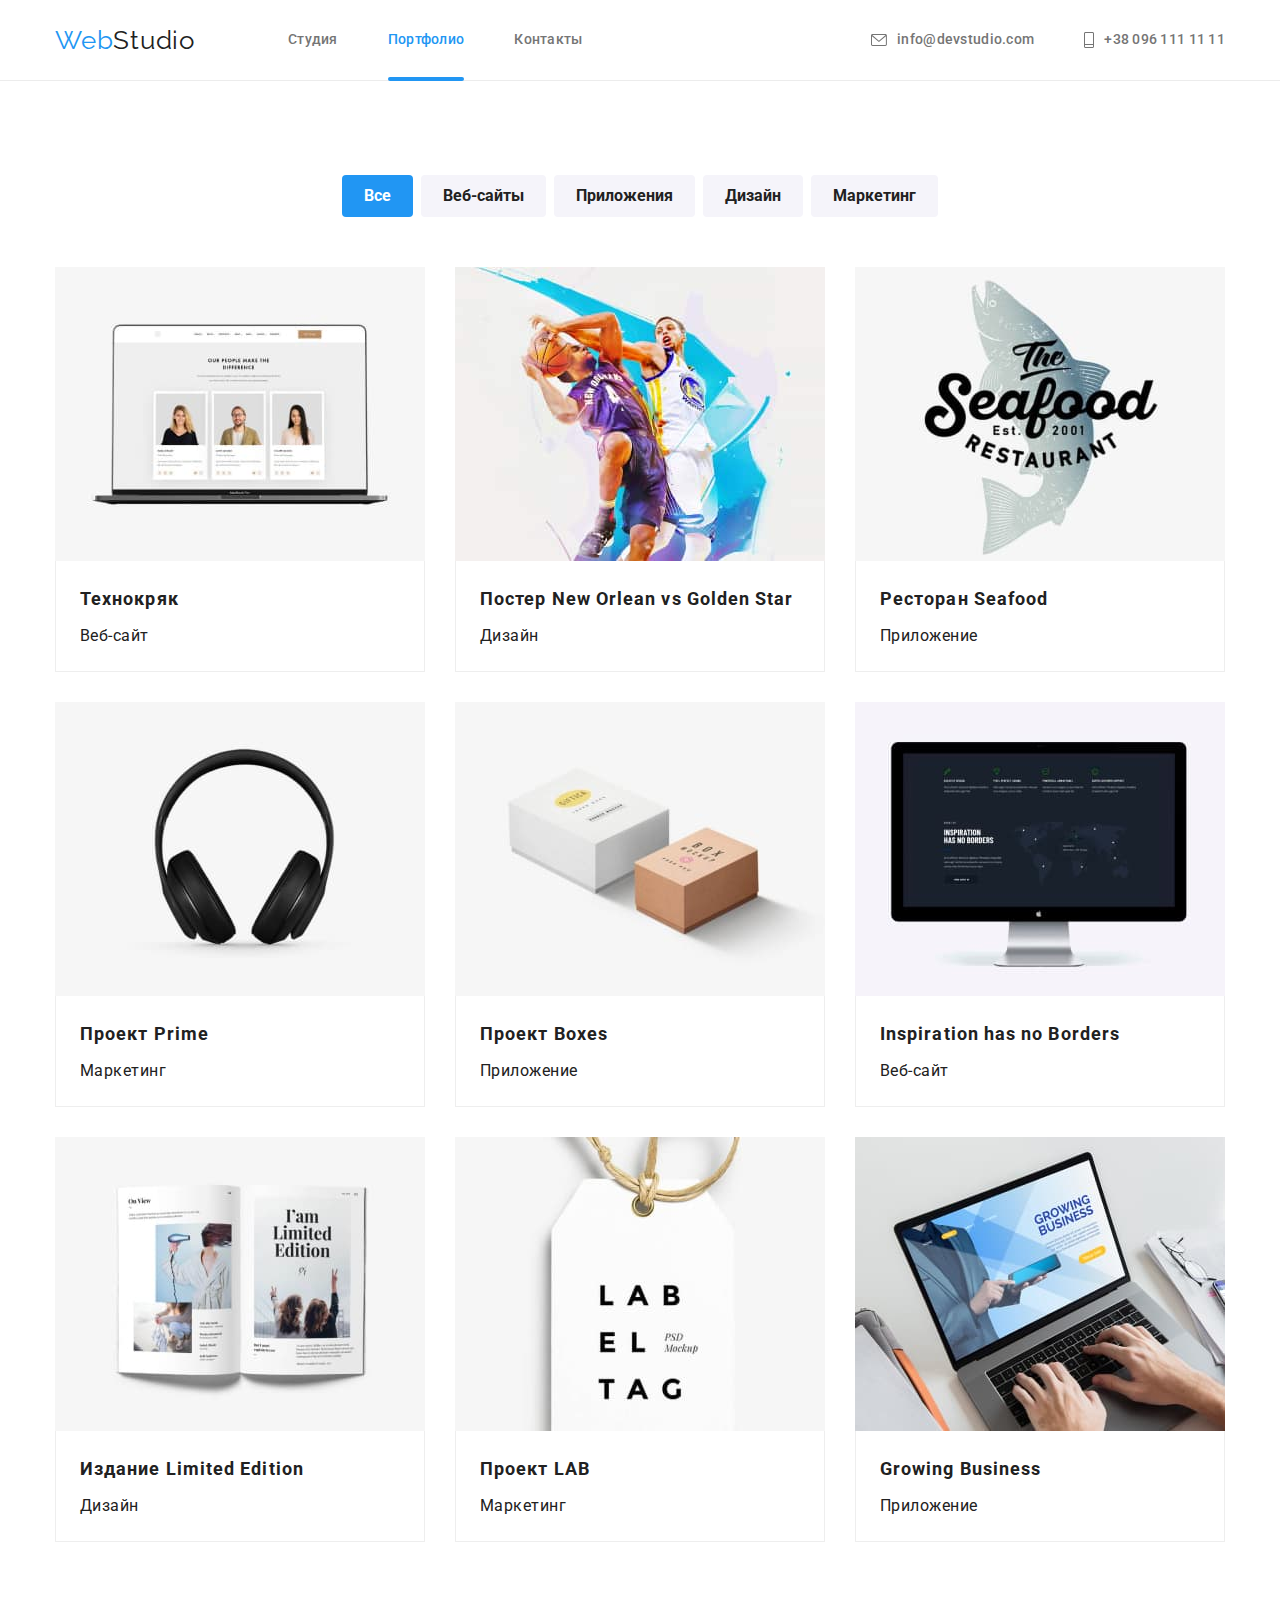
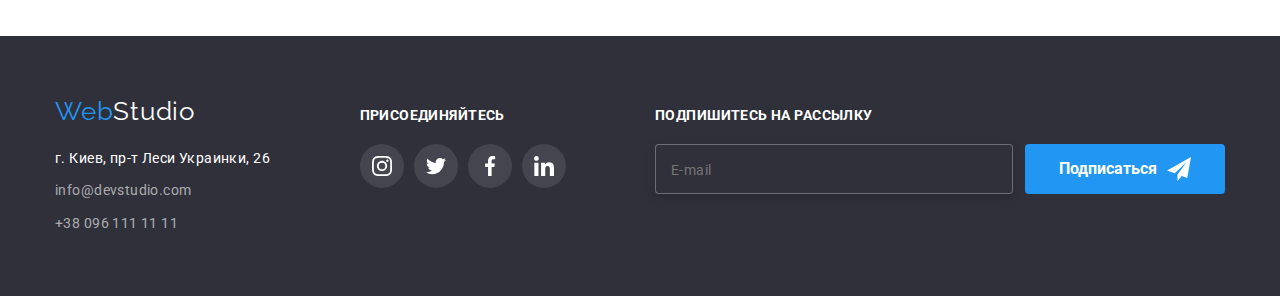
==== commit f15a7ebf: "переделал" ====
--- a/portfolio.html
+++ b/portfolio.html
@@ -254,7 +254,7 @@
                     </address>
                 </div>
                 <div class="footer-center">
-                    <p class="footer-title">Присоединяйтесь</p>
+                    <b class="footer-title">Присоединяйтесь</b>
 
 
                     <ul class="team-list">
@@ -282,10 +282,10 @@
 
                 </div>
                 <div class="footer-right">
-                    <p class="footer-title">Подпишитесь на рассылку</p>
+                    <b class="footer-title">Подпишитесь на рассылку</b>
                     <form class="footer-form" autocomplete="off">
-                        <label>
-                            <input type="email" name="email" class="form-input" placeholder=" " />
+                        <label class="form-input">
+                            <input type="email" name="email" class="form-input-footer" placeholder=" " />
                             <span class="footer-form-text">E-mail</span>
                         </label>
                         <button type="submit" class="button button-footer">Подписаться<svg class="icon-button"
--- a/css/styles.css
+++ b/css/styles.css
@@ -534,22 +534,21 @@
 .footer-block {
 	display: flex;
 	align-items: baseline;
-}
+	justify-content: space-between;
+}
+
 .footer-left {
-	display: inline-block;
-	margin-right: 70px;
+
 }
 .footer-center {
-	display: inline-block;
-	margin-right: 93px;
-}
-
+
+}
 .footer-right {
-	display: inline-block;
-	align-items: baseline;
+
 }
 
 .footer-title {
+	display: block;
 	font-weight: bold;
 	font-size: 14px;
 	line-height: 1.14;
@@ -571,6 +570,7 @@
   height: 50px;
 	display: flex;
   justify-content: center;
+  align-items: center;
 	padding-top: 10px;
 	padding-bottom: 10px;
 	background-color: var(--accent-color-button);
@@ -582,9 +582,15 @@
 }
 
 .form-input {
+margin-right: 12px;
+}
+	
+
+
+.form-input-footer {
 	width: 358px;
 	height: 50px;
-	margin-right: 12px;
+	
 	padding-left: 16px;
 	background-color: var(--primary-dark-color);
 	border: 1px solid rgba(255, 255, 255, 0.3);
@@ -595,7 +601,7 @@
 	transition-duration: 250ms;
 	transition-timing-function: cubic-bezier(0.4, 0, 0.2, 1);
 }
-.form-input:focus {
+.form-input-footer:focus {
 	background-color: var(--primary-white-color);
 }
 
@@ -610,8 +616,8 @@
 	transition-timing-function: cubic-bezier(0.4, 0, 0.2, 1);
 }
 
-.form-input:focus + .footer-form-text,
-.form-input:not(:placeholder-shown) + .footer-form-text {
+.form-input-footer:focus + .footer-form-text,
+.form-input-footer:not(:placeholder-shown) + .footer-form-text {
 	transform: translateX(-70px);
 	color: var(--primary-white-color);
 }
@@ -665,8 +671,9 @@
 	transform: translate(-50%, -50%) scale(1);
 
 	padding: 40px 40px;
-	min-width: 528px;
+	max-width: 528px;
 	min-height: 581px;
+	margin: 0 auto;
 	background-color: var(--primary-white-color);
 	box-shadow: var(--modal-shadow);
 	border-radius: 4px;
@@ -676,23 +683,17 @@
 }
 .close-backdrop {
 	position: absolute;
+	display: flex;
+	justify-content: center;
+	align-items: center;
 	top: 8px;
 	right: 8px;
-
-	display: flex;
-	justify-content: center;
-	align-items: center;
-
 	height: 30px;
 	width: 30px;
 	background-color: var(--primary-white-color);
-
 	border: 1px solid var(--modal-button);
-
 	border-radius: 100%;
-
 	cursor: pointer;
-
 	transition-property: fill;
 	transition-duration: 250ms;
 	transition-timing-function: cubic-bezier(0.4, 0, 0.2, 1);
@@ -702,95 +703,90 @@
 	fill: var(--accent-color);
 }
 
+.button-modal {
+  margin: 0 auto;
+}
+
 .block-input {
-	position: relative;
-	display: flex;
-	flex-direction: column;
-}
-
+	margin: 0 auto;
+	
+}
 .modal-text {
-	display: inline-block;
-	font-style: normal;
-	font-weight: bold;
 	font-size: 20px;
 	line-height: 1.15;
 	text-align: center;
 	letter-spacing: 0.03em;
 	color: var(--primary-text-color);
-	margin-bottom: 30px;
-}
-
-.button-modal {
-  margin-left: auto;
-  margin-right: auto;
-}
-
-.form-input-modal {
+}
+
+.modal-form-text {
+  display: inline-block;
+  margin-bottom: 4px;
+  font-size: 12px;
+  line-height: 1.25;
+  letter-spacing: 0.01em;
+  
+}
+.input-modal-block {
 	position: relative;
-	margin-bottom: 28px;
-}
-.textarea {
-	margin-bottom: 20px;
-}
-
+}
 .modal-input {
-	width: 448px;
+	width: 100%;
 	height: 40px;
 	padding-left: 42px;
 	border: 1px solid rgba(33, 33, 33, 0.2);
-	box-sizing: border-box;
 	border-radius: 4px;
 	transition-property: border-color;
 	transition-duration: 250ms;
 	transition-timing-function: cubic-bezier(0.4, 0, 0.2, 1);
 }
 
-.modal-icon {
-	position: absolute;
-	top: 50%;
-	left: 15px;
-	transform: translateY(-50%);
-
-	transition-property: fill;
-	transition-duration: 250ms;
-	transition-timing-function: cubic-bezier(0.4, 0, 0.2, 1);
-}
-
-.modal-input:focus,
-.modal-input-text:focus {
-	border-color: var(--accent-color);
-	outline: none;
-}
-
-.modal-input:focus ~ .modal-icon {
-	fill: var(--accent-color);
-}
-
-.modal-input-text {
-	width: 448px;
+.modal-input-area {
+	display: block;
+	width: 100%;
 	height: 120px;
 	padding: 12px 16px;
 	resize: none;
 	border: 1px solid rgba(33, 33, 33, 0.2);
-	box-sizing: border-box;
 	border-radius: 4px;
 }
 
-.modal-form-text {
+.modal-icon {
 	position: absolute;
-	top: -24px;
-	left: 0;
-}
-
+	top: 0;
+	left: 15px;
+	transition-property: fill;
+	transition-duration: 250ms;
+	transition-timing-function: cubic-bezier(0.4, 0, 0.2, 1);
+}
+
+.modal-input:focus,
+.modal-input-area:focus {
+	border-color: var(--accent-color);
+	outline: none;
+}
+
+.modal-input:focus ~ .modal-icon {
+	fill: var(--accent-color);
+}
+.form-list {
+  list-style: none;
+  padding: 0;
+  margin: 0;
+  margin-top: 12px;
+}
+.form-list + .form-list {
+	margin-top: 10px;
+}
 
 
 .checkbox {
   position: relative;
+  
+  margin-top: 20px;
   margin-bottom: 30px;
-  
-  margin-left: auto;
-  margin-right: auto;
-	
+  padding-left: 36.38px;
+  	
 }
 .checkbox-mark {
 	position: absolute;
@@ -804,32 +800,32 @@
 	clip-path: inset(50%);
 	margin: -1px;
 }
-.check-text {
-	margin-bottom: 0;
-	margin-left: 24px;
-}
+
 .check-link {
 	color: var(--accent-color);
 }
 
-.checkbox-text {
-  display: block;
-
+.checkbox-text {	
+  font-size: 14px;
+  line-height: 1.71; 
+  letter-spacing: 0.03em;
 }
 .checkbox-icon {
-	position: absolute;
+  position: absolute;
   top: 50%;
-  left: 0;
+  left: 15px;
   width: 16px;
-	height: 15px;
+  height: 15px;
   border: 2px solid var(--primary-text-color);
-  border-radius: 2px;
+  border-radius: 4px;
   transform: translateY(-50%); 
 }
+
+
 .icon-check {
-	position: absolute;
+  position: absolute;
   top: 50%;
-  left: 0;
+  left: 15px;
   opacity: 0;
   fill: var(--primary-white-color);
   transform: translateY(-50%);
@@ -837,17 +833,26 @@
 
 .checkbox-icon,
 .icon-check {
-  transition-property: background-color, border, opacity;
+	
+	cursor: pointer;
+    transition-property: background-color, border, opacity;
 	transition-duration: 250ms;
 	transition-timing-function: cubic-bezier(0.4, 0, 0.2, 1);
 }
 .checkbox-mark:checked ~ .checkbox-text .icon-check {
 
   background-color: var(--accent-color);
-  border-radius: 2px;
+  border-radius: 4px;
   opacity: 1;
 }
 .checkbox-mark:checked ~ .checkbox-text .checkbox-icon {
   background-color: var(--accent-color);
   border: 2px solid var(--accent-color);
-}+}
+
+.checkbox-mark:focus ~ .checkbox-text .checkbox-icon {
+	
+    outline: 2px solid;
+}
+
+
